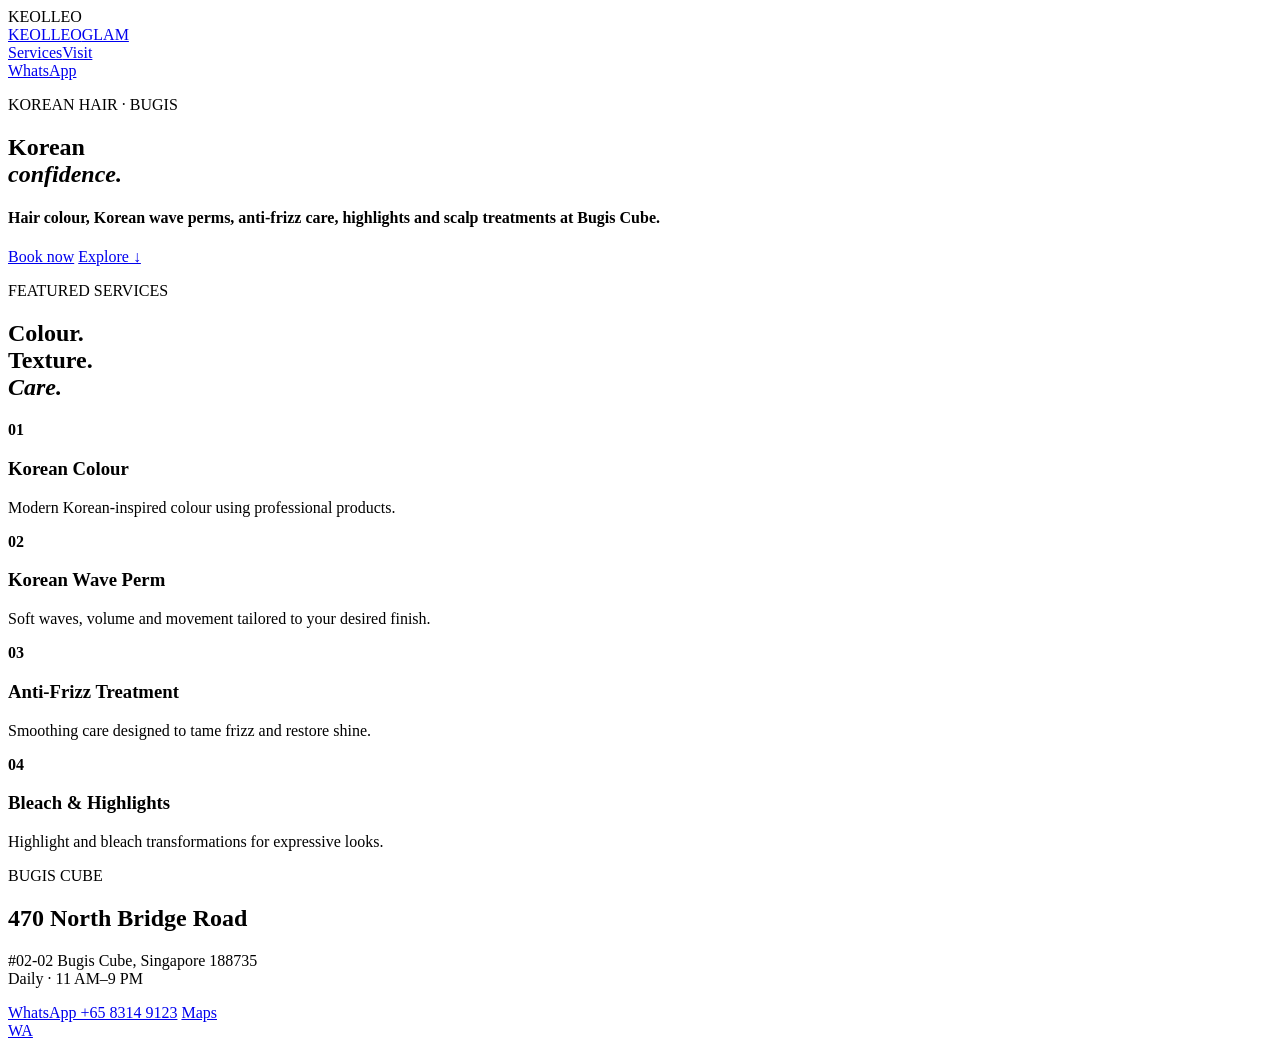
==== index.html @ e2e31582 "Build Salon 5 website — Keolleo Glam" ====
<!doctype html><html><head><meta charset="utf-8"><meta name="viewport" content="width=device-width,initial-scale=1"><title>Keolleo Glam — Singapore</title><link rel="stylesheet" href="style.css"></head><body><div id="loader">KEOLLEO</div><header><a class="logo" href="#home">KEOLLEO<span>GLAM</span></a><nav><a href="#services">Services</a><a href="#visit">Visit</a></nav><a class="cta" href="https://wa.me/6583149123">WhatsApp</a></header><main><section id="home" class="hero"><p>KOREAN HAIR · BUGIS</p><h1>Korean<br><i>confidence.</i></h1><h4>Hair colour, Korean wave perms, anti-frizz care, highlights and scalp treatments at Bugis Cube.</h4><div><a class="cta" href="https://wa.me/6583149123?text=Hi%20Keolleo%20Glam%2C%20I%27d%20like%20to%20book.">Book now</a> <a href="#services">Explore ↓</a></div></section><section id="services"><p>FEATURED SERVICES</p><h2>Colour.<br>Texture.<br><i>Care.</i></h2><div class="grid"><article><b>01</b><h3>Korean Colour</h3><p>Modern Korean-inspired colour using professional products.</p></article><article><b>02</b><h3>Korean Wave Perm</h3><p>Soft waves, volume and movement tailored to your desired finish.</p></article><article><b>03</b><h3>Anti-Frizz Treatment</h3><p>Smoothing care designed to tame frizz and restore shine.</p></article><article><b>04</b><h3>Bleach & Highlights</h3><p>Highlight and bleach transformations for expressive looks.</p></article></div></section><section id="visit"><p>BUGIS CUBE</p><h2>470 North Bridge Road</h2><p>#02-02 Bugis Cube, Singapore 188735<br>Daily · 11 AM–9 PM</p><a class="cta" href="https://wa.me/6583149123">WhatsApp +65 8314 9123</a> <a href="https://www.google.com/maps/search/?api=1&query=470%20North%20Bridge%20Road%20Singapore%20188735">Maps</a></section></main><a class="float" href="https://wa.me/6583149123">WA</a><script src="script.js"></script></body></html>
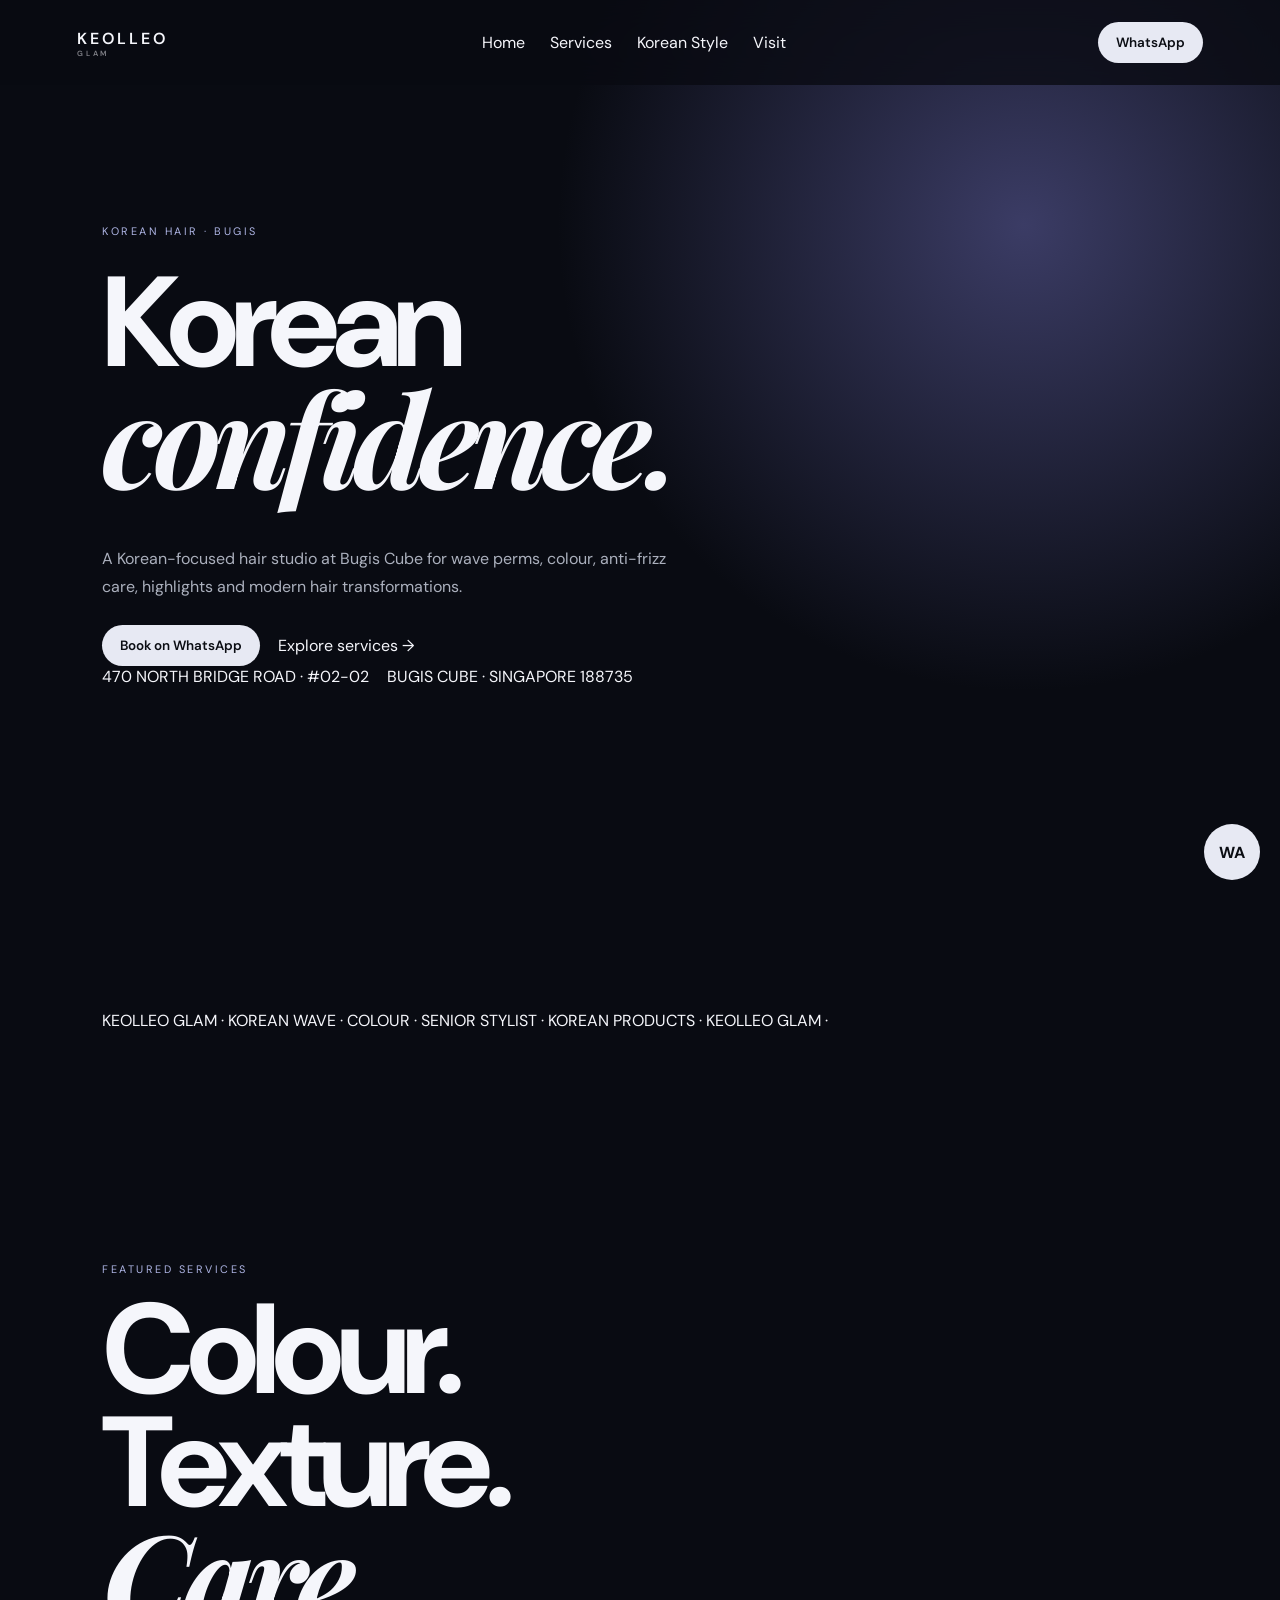
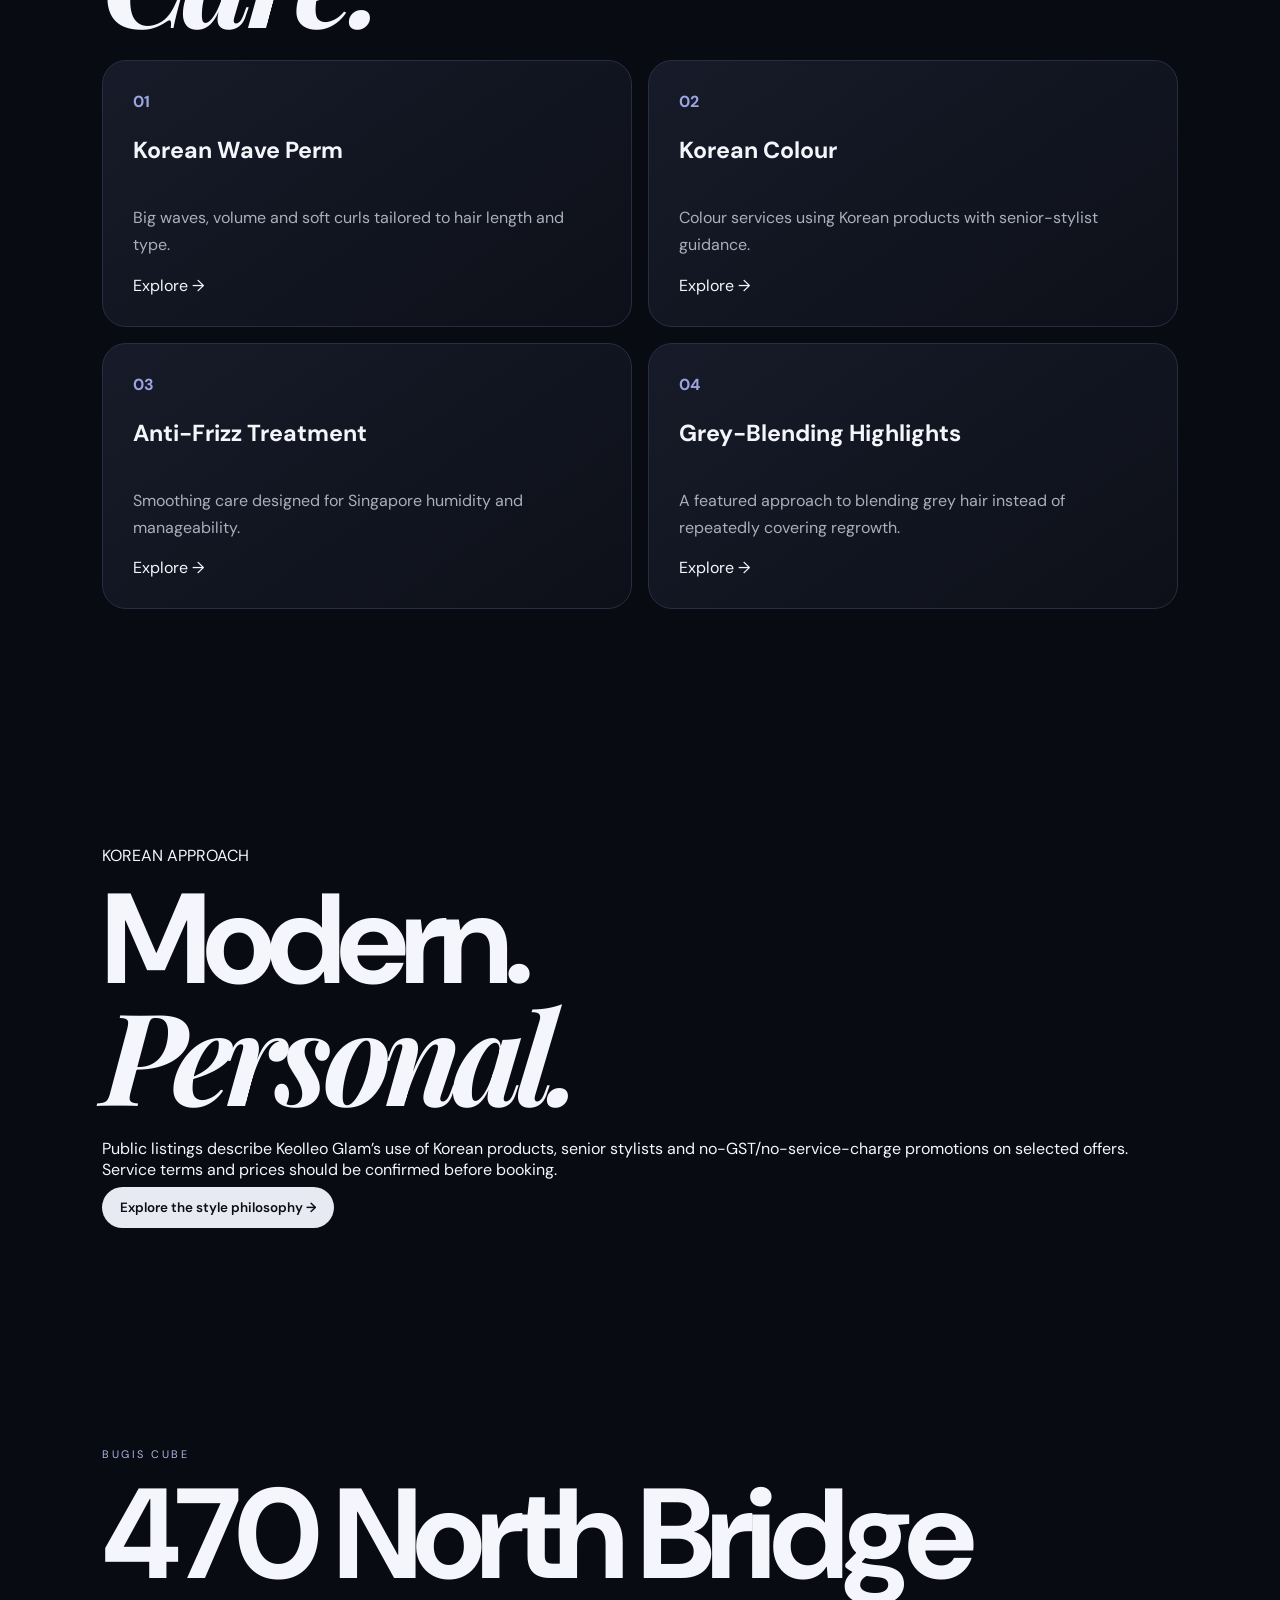
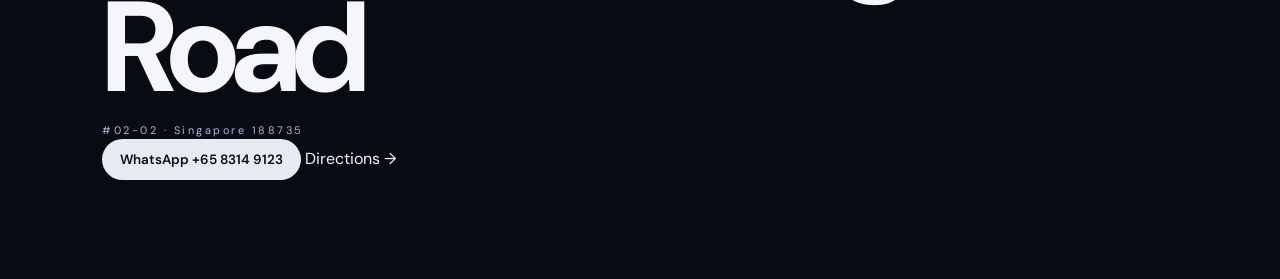
==== commit f3eef241: "Upgrade Salon 5 homepage to multi-page premium experience" ====
--- a/index.html
+++ b/index.html
@@ -1 +1 @@
-<!doctype html><html><head><meta charset="utf-8"><meta name="viewport" content="width=device-width,initial-scale=1"><title>Keolleo Glam — Singapore</title><link rel="stylesheet" href="style.css"></head><body><div id="loader">KEOLLEO</div><header><a class="logo" href="#home">KEOLLEO<span>GLAM</span></a><nav><a href="#services">Services</a><a href="#visit">Visit</a></nav><a class="cta" href="https://wa.me/6583149123">WhatsApp</a></header><main><section id="home" class="hero"><p>KOREAN HAIR · BUGIS</p><h1>Korean<br><i>confidence.</i></h1><h4>Hair colour, Korean wave perms, anti-frizz care, highlights and scalp treatments at Bugis Cube.</h4><div><a class="cta" href="https://wa.me/6583149123?text=Hi%20Keolleo%20Glam%2C%20I%27d%20like%20to%20book.">Book now</a> <a href="#services">Explore ↓</a></div></section><section id="services"><p>FEATURED SERVICES</p><h2>Colour.<br>Texture.<br><i>Care.</i></h2><div class="grid"><article><b>01</b><h3>Korean Colour</h3><p>Modern Korean-inspired colour using professional products.</p></article><article><b>02</b><h3>Korean Wave Perm</h3><p>Soft waves, volume and movement tailored to your desired finish.</p></article><article><b>03</b><h3>Anti-Frizz Treatment</h3><p>Smoothing care designed to tame frizz and restore shine.</p></article><article><b>04</b><h3>Bleach & Highlights</h3><p>Highlight and bleach transformations for expressive looks.</p></article></div></section><section id="visit"><p>BUGIS CUBE</p><h2>470 North Bridge Road</h2><p>#02-02 Bugis Cube, Singapore 188735<br>Daily · 11 AM–9 PM</p><a class="cta" href="https://wa.me/6583149123">WhatsApp +65 8314 9123</a> <a href="https://www.google.com/maps/search/?api=1&query=470%20North%20Bridge%20Road%20Singapore%20188735">Maps</a></section></main><a class="float" href="https://wa.me/6583149123">WA</a><script src="script.js"></script></body></html>+<!doctype html><html lang="en"><head><meta charset="utf-8"><meta name="viewport" content="width=device-width,initial-scale=1"><title>Keolleo Glam — Korean Hair Salon Singapore</title><link rel="stylesheet" href="style.css"><link rel="stylesheet" href="site.css"></head><body><div id="loader">KEOLLEO</div><header><a class="logo" href="index.html">KEOLLEO<span>GLAM</span></a><nav><a href="index.html">Home</a><a href="services.html">Services</a><a href="experience.html">Korean Style</a><a href="contact.html">Visit</a></nav><a class="cta" href="https://wa.me/6583149123">WhatsApp</a></header><main><section class="hero"><div class="orb"></div><p>KOREAN HAIR · BUGIS</p><h1>Korean<br><i>confidence.</i></h1><h4>A Korean-focused hair studio at Bugis Cube for wave perms, colour, anti-frizz care, highlights and modern hair transformations.</h4><div><a class="cta magnetic" href="https://wa.me/6583149123?text=Hi%20Keolleo%20Glam%2C%20I%27d%20like%20to%20book.">Book on WhatsApp</a> <a href="services.html">Explore services →</a></div><div class="hero-meta"><span>470 NORTH BRIDGE ROAD · #02-02</span><span>BUGIS CUBE · SINGAPORE 188735</span></div></section><section class="marquee"><div>KEOLLEO GLAM · KOREAN WAVE · COLOUR · SENIOR STYLIST · KOREAN PRODUCTS · KEOLLEO GLAM ·</div></section><section class="section reveal"><p>FEATURED SERVICES</p><h2>Colour.<br>Texture.<br><i>Care.</i></h2><div class="grid"><article class="tilt"><b>01</b><h3>Korean Wave Perm</h3><p>Big waves, volume and soft curls tailored to hair length and type.</p><a href="services.html#perm">Explore →</a></article><article class="tilt"><b>02</b><h3>Korean Colour</h3><p>Colour services using Korean products with senior-stylist guidance.</p><a href="services.html#colour">Explore →</a></article><article class="tilt"><b>03</b><h3>Anti-Frizz Treatment</h3><p>Smoothing care designed for Singapore humidity and manageability.</p><a href="services.html#care">Explore →</a></article><article class="tilt"><b>04</b><h3>Grey-Blending Highlights</h3><p>A featured approach to blending grey hair instead of repeatedly covering regrowth.</p><a href="services.html#grey">Explore →</a></article></div></section><section class="feature reveal"><div><p>KOREAN APPROACH</p><h2>Modern.<br><i>Personal.</i></h2></div><div><p>Public listings describe Keolleo Glam’s use of Korean products, senior stylists and no-GST/no-service-charge promotions on selected offers. Service terms and prices should be confirmed before booking.</p><a class="cta" href="experience.html">Explore the style philosophy →</a></div></section><section class="visit reveal"><p>BUGIS CUBE</p><h2>470 North Bridge Road</h2><p>#02-02 · Singapore 188735</p><div><a class="cta" href="https://wa.me/6583149123">WhatsApp +65 8314 9123</a> <a href="contact.html">Directions →</a></div></section></main><a class="float" href="https://wa.me/6583149123">WA</a><script src="script.js"></script><script src="site.js"></script></body></html>
--- a/style.css
+++ b/style.css
@@ -0,0 +1 @@
+@import url('https://fonts.googleapis.com/css2?family=DM+Sans:wght@400;600&family=Playfair+Display:ital,wght@0,500;1,500&display=swap');*{box-sizing:border-box}html{scroll-behavior:smooth}body{margin:0;background:#090b12;color:#f5f6fb;font-family:DM Sans,sans-serif}header{position:fixed;z-index:5;width:100%;top:0;padding:22px 6vw;display:flex;justify-content:space-between;align-items:center;background:#090b12c9;backdrop-filter:blur(16px)}a{color:inherit;text-decoration:none}.logo{font-weight:600;letter-spacing:.18em}.logo span{display:block;font-size:.47rem;opacity:.5}nav{display:none;gap:25px}.cta{background:#e7e9f3;color:#0b0d13;padding:12px 18px;border-radius:999px;font-weight:600;font-size:.84rem}.hero{min-height:100svh;padding:150px 8vw;display:flex;flex-direction:column;justify-content:center;background:radial-gradient(circle at 80% 25%,#3b3c65,transparent 38%)}.hero>p,section>p{font-size:.68rem;letter-spacing:.23em;color:#aeb5e4}.hero h1,h2{font-size:clamp(3.3rem,11vw,8rem);line-height:.88;letter-spacing:-.06em;margin:18px 0}.hero i,h2 i{font-family:'Playfair Display',serif}.hero h4{max-width:570px;color:#abb0bd;line-height:1.7;font-weight:400;margin:25px 0}.hero div{display:flex;gap:18px;flex-wrap:wrap;align-items:center}section:not(.hero){padding:110px 8vw}#services{background:#10131d}.grid{display:grid;gap:16px}.grid article{min-height:250px;padding:30px;border:1px solid #282d42;border-radius:24px;background:linear-gradient(145deg,#171b29,#0d1018);display:flex;flex-direction:column;justify-content:space-between;transition:.45s}.grid article:hover{transform:translateY(-8px);border-color:#6e76b2}.grid b{color:#9ca5e1}.grid h3{font-size:1.45rem}.grid p,#visit p{color:#a9afbc;line-height:1.7}#visit{text-align:center;background:radial-gradient(circle at 50% 0,#262a49,#090b12 62%)}#visit h2{font-size:clamp(2.7rem,9vw,6rem)}#visit a{display:inline-block;margin:8px}.float{position:fixed;z-index:6;right:20px;bottom:20px;width:56px;height:56px;border-radius:50%;display:grid;place-items:center;background:#e7e9f3;color:#0b0d13;font-weight:700}#loader{position:fixed;z-index:20;inset:0;display:grid;place-items:center;background:#090b12;letter-spacing:.35em;transition:.8s}@media(min-width:800px){nav{display:flex}.grid{grid-template-columns:repeat(2,1fr)}}
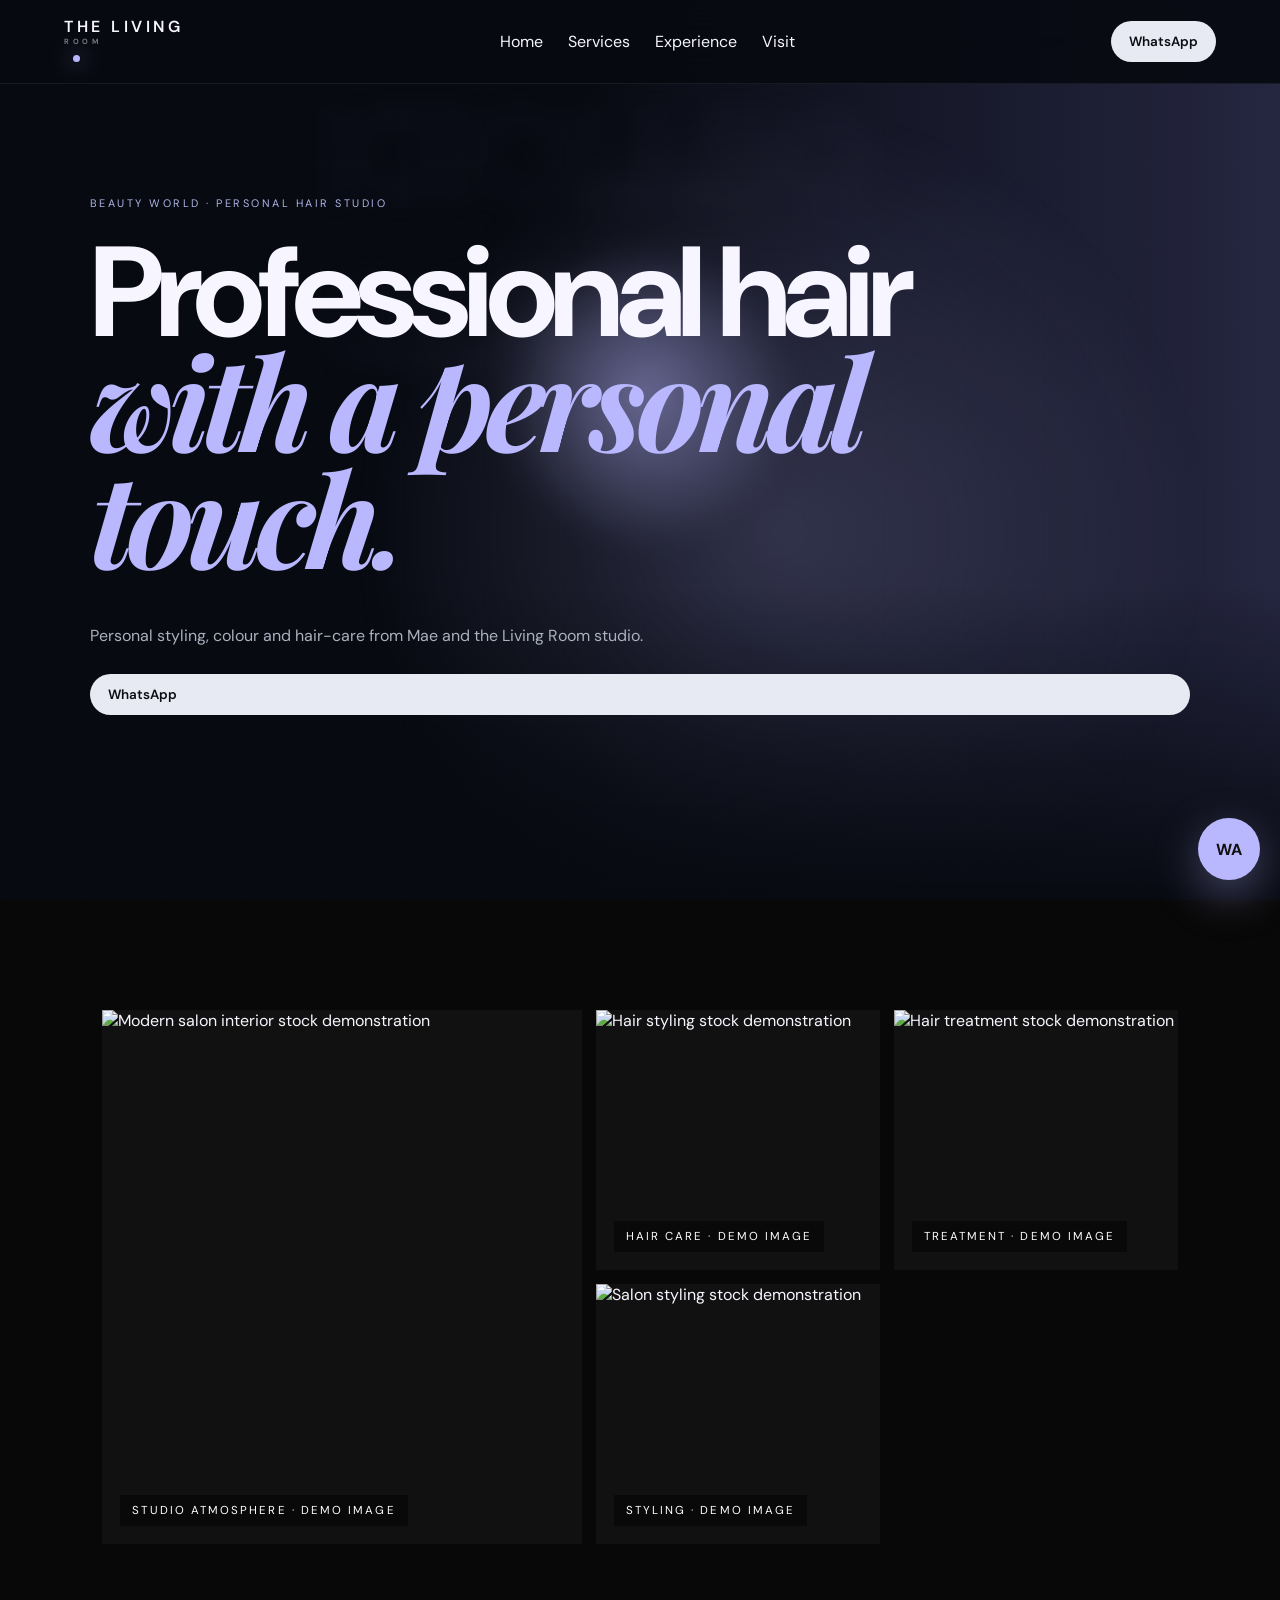
==== commit 94bf6d90: "Replace Salon 5 demo with The Living Room pitch build" ====
--- a/index.html
+++ b/index.html
@@ -1 +1 @@
-<!doctype html><html lang="en"><head><meta charset="utf-8"><meta name="viewport" content="width=device-width,initial-scale=1"><title>Keolleo Glam — Korean Hair Salon Singapore</title><link rel="stylesheet" href="style.css"><link rel="stylesheet" href="site.css"></head><body><div id="loader">KEOLLEO</div><header><a class="logo" href="index.html">KEOLLEO<span>GLAM</span></a><nav><a href="index.html">Home</a><a href="services.html">Services</a><a href="experience.html">Korean Style</a><a href="contact.html">Visit</a></nav><a class="cta" href="https://wa.me/6583149123">WhatsApp</a></header><main><section class="hero"><div class="orb"></div><p>KOREAN HAIR · BUGIS</p><h1>Korean<br><i>confidence.</i></h1><h4>A Korean-focused hair studio at Bugis Cube for wave perms, colour, anti-frizz care, highlights and modern hair transformations.</h4><div><a class="cta magnetic" href="https://wa.me/6583149123?text=Hi%20Keolleo%20Glam%2C%20I%27d%20like%20to%20book.">Book on WhatsApp</a> <a href="services.html">Explore services →</a></div><div class="hero-meta"><span>470 NORTH BRIDGE ROAD · #02-02</span><span>BUGIS CUBE · SINGAPORE 188735</span></div></section><section class="marquee"><div>KEOLLEO GLAM · KOREAN WAVE · COLOUR · SENIOR STYLIST · KOREAN PRODUCTS · KEOLLEO GLAM ·</div></section><section class="section reveal"><p>FEATURED SERVICES</p><h2>Colour.<br>Texture.<br><i>Care.</i></h2><div class="grid"><article class="tilt"><b>01</b><h3>Korean Wave Perm</h3><p>Big waves, volume and soft curls tailored to hair length and type.</p><a href="services.html#perm">Explore →</a></article><article class="tilt"><b>02</b><h3>Korean Colour</h3><p>Colour services using Korean products with senior-stylist guidance.</p><a href="services.html#colour">Explore →</a></article><article class="tilt"><b>03</b><h3>Anti-Frizz Treatment</h3><p>Smoothing care designed for Singapore humidity and manageability.</p><a href="services.html#care">Explore →</a></article><article class="tilt"><b>04</b><h3>Grey-Blending Highlights</h3><p>A featured approach to blending grey hair instead of repeatedly covering regrowth.</p><a href="services.html#grey">Explore →</a></article></div></section><section class="feature reveal"><div><p>KOREAN APPROACH</p><h2>Modern.<br><i>Personal.</i></h2></div><div><p>Public listings describe Keolleo Glam’s use of Korean products, senior stylists and no-GST/no-service-charge promotions on selected offers. Service terms and prices should be confirmed before booking.</p><a class="cta" href="experience.html">Explore the style philosophy →</a></div></section><section class="visit reveal"><p>BUGIS CUBE</p><h2>470 North Bridge Road</h2><p>#02-02 · Singapore 188735</p><div><a class="cta" href="https://wa.me/6583149123">WhatsApp +65 8314 9123</a> <a href="contact.html">Directions →</a></div></section></main><a class="float" href="https://wa.me/6583149123">WA</a><script src="script.js"></script><script src="site.js"></script></body></html>+<!doctype html><html><head><meta charset="utf-8"><meta name="viewport" content="width=device-width,initial-scale=1"><title>The Living Room Hair Studio — Singapore</title><link rel="stylesheet" href="style.css"><link rel="stylesheet" href="site.css"></head><body><div id="loader">THE LIVING ROOM</div><header><a class="logo" href="index.html">THE LIVING<span>ROOM</span></a><nav><a href="index.html">Home</a><a href="services.html">Services</a><a href="experience.html">Experience</a><a href="contact.html">Visit</a></nav><a class="cta" href="https://wa.me/6588680773">WhatsApp</a></header><main><section class="hero"><p>BEAUTY WORLD · PERSONAL HAIR STUDIO</p><h1>Professional hair<br><i>with a personal touch.</i></h1><h4>Personal styling, colour and hair-care from Mae and the Living Room studio.</h4><a class="cta" href="https://wa.me/6588680773?text=Hi%20The%20Living%20Room%20Hair%20Studio%2C%20I%20would%20like%20to%20enquire%20about%20an%20appointment.">WhatsApp</a></section></main><a class="float" href="https://wa.me/6588680773">WA</a><script src="script.js"></script><script src="site.js"></script><script src="pitch-v5-loader.js"></script></body></html>
--- a/site.css
+++ b/site.css
@@ -0,0 +1 @@
+:root{--a:#b9b8ff;--s:#f0efff;--bg:#080a12;--p:#15182a;--ink:#f5f4ff;--line:color-mix(in srgb,var(--a) 25%,transparent)}html{scroll-behavior:smooth}body{background:radial-gradient(circle at 80% 0,color-mix(in srgb,var(--a) 20%,transparent),transparent 35%),var(--bg)!important;color:var(--ink)!important}body:before{content:"";position:fixed;inset:0;pointer-events:none;z-index:1;opacity:.06;background-image:linear-gradient(#fff2 1px,transparent 1px),linear-gradient(90deg,#fff2 1px,transparent 1px);background-size:80px 80px}header{z-index:60!important;border-bottom:1px solid #fff1;padding:16px 5vw!important;transition:.35s}header.scrolled{background:#000c!important;backdrop-filter:blur(22px);box-shadow:0 10px 40px #0006}.logo{letter-spacing:.22em}.logo:after{content:"";display:inline-block;width:7px;height:7px;margin-left:9px;border-radius:50%;background:var(--a);box-shadow:0 0 18px var(--a)}nav a{position:relative}nav a:after{content:"";position:absolute;left:0;right:0;bottom:-7px;height:1px;background:var(--a);transform:scaleX(0);transition:.3s}nav a:hover:after{transform:scaleX(1)}.navcta,.btn{background:var(--s)!important;color:#111!important;box-shadow:0 10px 35px color-mix(in srgb,var(--a) 20%,transparent)!important;transition:.3s}.navcta:hover,.btn:hover{transform:translateY(-3px);box-shadow:0 18px 55px color-mix(in srgb,var(--a) 35%,transparent)!important}.hero{min-height:100svh;padding-top:180px!important;isolation:isolate;overflow:hidden}.hero:before{content:"";position:absolute;width:72vw;height:72vw;right:-30%;top:8%;border-radius:50%;background:radial-gradient(circle at 35% 35%,color-mix(in srgb,var(--a) 48%,transparent),transparent 18%),radial-gradient(circle,color-mix(in srgb,var(--a) 20%,transparent),transparent 65%);filter:blur(12px);animation:hfloat 11s ease-in-out infinite;z-index:-1}.hero:after{content:"";position:absolute;inset:auto 0 0;height:35%;background:linear-gradient(transparent,var(--bg));z-index:-1}.hero h1{font-size:clamp(4rem,12vw,11rem)!important;max-width:1100px}.hero h1 i,.page-hero h1 i{color:var(--a)}.eyebrow{color:var(--a)!important;font-weight:700}.lead{font-size:clamp(1rem,1.5vw,1.25rem)!important;max-width:650px!important}.hero-meta{border-top:1px solid var(--line);padding-top:20px}.marquee{background:var(--p)!important;border-color:var(--line)!important}.marquee div{color:var(--a)!important;font-weight:700}.section{position:relative;background:linear-gradient(var(--bg),var(--p))!important;overflow:hidden}.section:before{content:"01";position:absolute;right:5vw;top:40px;font-size:16vw;font-weight:900;color:transparent;-webkit-text-stroke:1px color-mix(in srgb,var(--a) 18%,transparent)}.cards{grid-template-columns:repeat(3,minmax(0,1fr))!important;gap:20px!important}.cards article{position:relative;min-height:430px!important;overflow:hidden;border:1px solid var(--line)!important;border-radius:30px!important;background:var(--p)!important;box-shadow:0 20px 70px #0005;transition:.55s}.cards article:before{content:"";position:absolute;inset:0;background-size:cover;background-position:center;opacity:.32;transition:.8s}.cards article:nth-child(1):before{background-image:url('https://images.unsplash.com/photo-1522337360788-8b13dee7a37e?auto=format&fit=crop&w=1200&q=85')}.cards article:nth-child(2):before{background-image:url('https://images.unsplash.com/photo-1560066984-138dadb4c035?auto=format&fit=crop&w=1200&q=85')}.cards article:nth-child(3):before{background-image:url('https://images.unsplash.com/photo-1521590832167-7bcbfaa6381f?auto=format&fit=crop&w=1200&q=85')}.cards article:after{content:"";position:absolute;inset:0;background:linear-gradient(180deg,transparent 10%,var(--p) 78%)}.cards article>*{position:relative;z-index:2}.cards article:hover{transform:translateY(-12px);border-color:color-mix(in srgb,var(--a) 65%,transparent)!important;box-shadow:0 35px 95px #0008}.cards article:hover:before{transform:scale(1.08);opacity:.5}.cards h3{font-size:clamp(1.5rem,2vw,2rem)!important}.cards a{color:var(--a)!important;font-weight:700}.feature{position:relative;overflow:hidden;background:radial-gradient(circle at 85% 30%,color-mix(in srgb,var(--a) 25%,transparent),transparent 38%),var(--p)!important;border-block:1px solid var(--line);min-height:520px}.feature:before{content:"";position:absolute;right:-10vw;top:-15vw;width:48vw;height:48vw;border:1px solid color-mix(in srgb,var(--a) 35%,transparent);border-radius:50%;animation:spin 30s linear infinite}.visit{position:relative;overflow:hidden;background:linear-gradient(135deg,var(--p),var(--bg))!important;border-top:1px solid var(--line)}.visit:before{content:"";position:absolute;width:320px;height:320px;right:-100px;bottom:-120px;border-radius:50%;background:var(--a);filter:blur(120px);opacity:.16}.page{padding-top:170px!important}.page-hero{position:relative;max-width:1050px}.page-hero:after{content:"";position:absolute;right:-5vw;top:0;width:180px;height:180px;border:1px solid var(--line);border-radius:50%}.page-hero h1{font-size:clamp(4rem,12vw,10rem)!important}.service-list{max-width:1200px!important}.service-row{position:relative;padding:42px 0!important;border-color:var(--line)!important;transition:.4s}.service-row:before{content:"";position:absolute;inset:0 -5vw;background:linear-gradient(90deg,color-mix(in srgb,var(--a) 9%,transparent),transparent 65%);opacity:0;transition:.35s;pointer-events:none}.service-row:hover{padding-left:20px!important}.service-row:hover:before{opacity:1}.service-row h2{font-size:clamp(2rem,4vw,4rem)!important}.service-row strong{color:var(--a);font-size:.7rem;letter-spacing:.16em;text-transform:uppercase}.contact-grid{gap:18px!important}.contact-card{position:relative;min-height:240px;padding:34px!important;border-color:var(--line)!important;background:linear-gradient(145deg,var(--p),#0006)!important;border-radius:28px!important;overflow:hidden;transition:.4s}.contact-card:hover{transform:translateY(-7px);border-color:color-mix(in srgb,var(--a) 60%,transparent)!important}.big-link{color:var(--ink);text-decoration:none}.big-link:hover{color:var(--a)}.page-nav a{border-color:var(--line)!important;transition:.3s}.page-nav a:hover{background:var(--s)!important;color:#111!important;transform:translateY(-3px)}.map-block iframe{filter:saturate(.75) contrast(1.05);border-color:var(--line)!important;box-shadow:0 25px 80px #0006}.float{width:62px!important;height:62px!important;background:var(--a)!important;color:#111!important;box-shadow:0 15px 45px color-mix(in srgb,var(--a) 35%,transparent)!important}.float:hover{transform:scale(1.08)}#loader{background:var(--bg)!important;z-index:200!important}#loader:before{content:"";position:absolute;width:45vw;height:45vw;border:1px solid color-mix(in srgb,var(--a) 45%,transparent);border-radius:50%;animation:pulse 2.2s ease-in-out infinite}#loader .loader-mark{position:relative;display:grid;place-items:center;text-align:center;gap:12px}#loader strong{font-size:clamp(2.4rem,8vw,7rem)!important;color:var(--ink)}#loader span{color:var(--a)!important}#loader.is-hidden{opacity:0;pointer-events:none}body.is-loading{overflow:hidden!important}.reveal{opacity:0;transform:translateY(50px) scale(.98)!important;transition:.9s cubic-bezier(.2,.75,.2,1)!important}.reveal.visible{opacity:1;transform:none!important}#scroll-progress{position:fixed;z-index:150;top:0;left:0;height:2px;width:0;background:var(--a);box-shadow:0 0 16px var(--a)}@keyframes hfloat{50%{transform:translate3d(-30px,25px,0) scale(1.08)}}@keyframes spin{to{transform:rotate(360deg)}}@keyframes pulse{50%{transform:scale(1.08);opacity:.35}}@media(min-width:800px){.hero{padding-left:10vw!important;padding-right:8vw!important}.section,.feature,.visit{padding-left:10vw!important;padding-right:10vw!important}.service-row{grid-template-columns:70px 1fr 150px!important}.contact-grid{grid-template-columns:repeat(2,minmax(0,1fr))!important}}@media(max-width:799px){header{padding-left:18px!important;padding-right:18px!important}header nav{display:flex!important;position:fixed;left:10px;right:10px;bottom:10px;z-index:90;padding:9px 8px;background:#080808e8;backdrop-filter:blur(22px);border:1px solid var(--line);border-radius:18px;justify-content:space-around;gap:4px;box-shadow:0 15px 50px #0008}header nav a{font-size:.65rem;padding:8px 7px}header .navcta,header .cta{padding:10px 12px;font-size:.7rem}.hero{padding-left:6vw!important;padding-right:6vw!important}.hero h1{font-size:clamp(3.3rem,17vw,6rem)!important}.cards{grid-template-columns:1fr!important}.cards article{min-height:390px!important}.section,.feature,.visit{padding:90px 6vw!important}.page{padding:130px 6vw 110px!important}.page-hero h1{font-size:clamp(3.4rem,17vw,6.5rem)!important}.service-row{grid-template-columns:34px 1fr!important}.service-row strong{grid-column:2;margin-top:10px}.contact-grid{grid-template-columns:1fr!important}.map-block iframe{height:72vw!important;min-height:300px}.float{bottom:78px!important;right:16px!important}.hero:before{width:110vw;height:110vw;right:-50%;top:20%}}
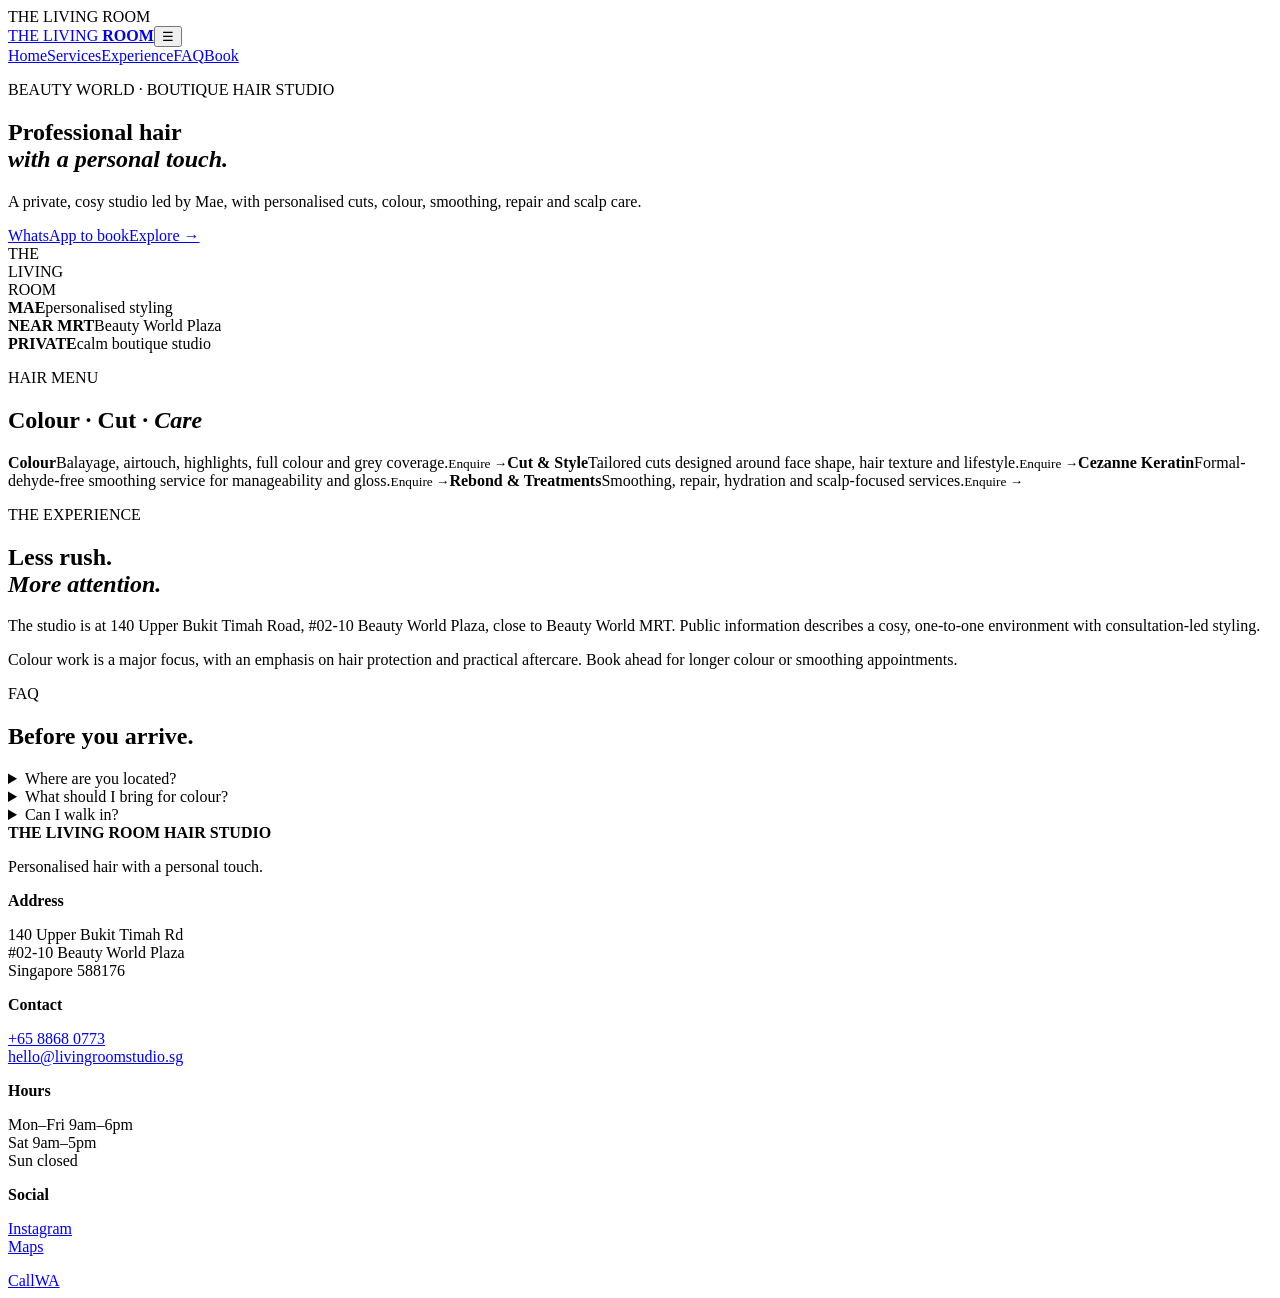
==== commit 2b7f7087: "Rebuild The Living Room Hair Studio website" ====
--- a/index.html
+++ b/index.html
@@ -1 +1 @@
-<!doctype html><html><head><meta charset="utf-8"><meta name="viewport" content="width=device-width,initial-scale=1"><title>The Living Room Hair Studio — Singapore</title><link rel="stylesheet" href="style.css"><link rel="stylesheet" href="site.css"></head><body><div id="loader">THE LIVING ROOM</div><header><a class="logo" href="index.html">THE LIVING<span>ROOM</span></a><nav><a href="index.html">Home</a><a href="services.html">Services</a><a href="experience.html">Experience</a><a href="contact.html">Visit</a></nav><a class="cta" href="https://wa.me/6588680773">WhatsApp</a></header><main><section class="hero"><p>BEAUTY WORLD · PERSONAL HAIR STUDIO</p><h1>Professional hair<br><i>with a personal touch.</i></h1><h4>Personal styling, colour and hair-care from Mae and the Living Room studio.</h4><a class="cta" href="https://wa.me/6588680773?text=Hi%20The%20Living%20Room%20Hair%20Studio%2C%20I%20would%20like%20to%20enquire%20about%20an%20appointment.">WhatsApp</a></section></main><a class="float" href="https://wa.me/6588680773">WA</a><script src="script.js"></script><script src="site.js"></script><script src="pitch-v5-loader.js"></script></body></html>+<!doctype html><html lang="en"><head><meta charset="utf-8"><meta name="viewport" content="width=device-width,initial-scale=1"><meta name="description" content="The Living Room Hair Studio — personalised boutique hair studio at Beauty World Plaza, Singapore."><title>The Living Room Hair Studio | Beauty World</title><link rel="stylesheet" href="https://raw.githubusercontent.com/my-business-page/Salon-1/main/premium.css"></head><body><div class="loader"><span>THE LIVING ROOM</span></div><header class="site-header"><a class="brand" href="#home">THE LIVING <b>ROOM</b></a><button class="menu">☰</button><nav><a href="#home">Home</a><a href="#services">Services</a><a href="#experience">Experience</a><a href="#faq">FAQ</a><a class="nav-cta" href="https://wa.me/6588680773">Book</a></nav></header><main id="home"><section class="hero"><div><p class="eyebrow">BEAUTY WORLD · BOUTIQUE HAIR STUDIO</p><h1>Professional hair<br><em>with a personal touch.</em></h1><p class="lead">A private, cosy studio led by Mae, with personalised cuts, colour, smoothing, repair and scalp care.</p><div class="actions"><a class="btn" href="https://wa.me/6588680773?text=Hi%20The%20Living%20Room%20Hair%20Studio%2C%20I%20would%20like%20to%20book.">WhatsApp to book</a><a class="text-link" href="#services">Explore →</a></div></div><div class="orb"><span>THE<br>LIVING<br>ROOM</span></div></section><section class="trust"><div><b>MAE</b><span>personalised styling</span></div><div><b>NEAR MRT</b><span>Beauty World Plaza</span></div><div><b>PRIVATE</b><span>calm boutique studio</span></div></section><section class="section" id="services"><p class="eyebrow">HAIR MENU</p><h2>Colour · Cut · <em>Care</em></h2><div class="cards"><a><b>Colour</b><span>Balayage, airtouch, highlights, full colour and grey coverage.</span><small>Enquire →</small></a><a><b>Cut & Style</b><span>Tailored cuts designed around face shape, hair texture and lifestyle.</span><small>Enquire →</small></a><a><b>Cezanne Keratin</b><span>Formal­dehyde-free smoothing service for manageability and gloss.</span><small>Enquire →</small></a><a><b>Rebond & Treatments</b><span>Smoothing, repair, hydration and scalp-focused services.</span><small>Enquire →</small></a></div></section><section class="split" id="experience"><div><p class="eyebrow">THE EXPERIENCE</p><h2>Less rush.<br><em>More attention.</em></h2></div><div><p>The studio is at 140 Upper Bukit Timah Road, #02-10 Beauty World Plaza, close to Beauty World MRT. Public information describes a cosy, one-to-one environment with consultation-led styling.</p><p>Colour work is a major focus, with an emphasis on hair protection and practical aftercare. Book ahead for longer colour or smoothing appointments.</p></div></section><section class="section faq" id="faq"><p class="eyebrow">FAQ</p><h2>Before you arrive.</h2><details><summary>Where are you located?</summary><p>140 Upper Bukit Timah Road, #02-10 Beauty World Plaza, Singapore 588176, near Beauty World MRT Exit A.</p></details><details><summary>What should I bring for colour?</summary><p>Reference photos and your hair history, especially previous bleach, colour or chemical services.</p></details><details><summary>Can I walk in?</summary><p>Advance booking is recommended for this boutique, appointment-led studio.</p></details></section></main><footer><div><strong>THE LIVING ROOM HAIR STUDIO</strong><p>Personalised hair with a personal touch.</p></div><div><b>Address</b><p>140 Upper Bukit Timah Rd<br>#02-10 Beauty World Plaza<br>Singapore 588176</p></div><div><b>Contact</b><p><a href="tel:+6588680773">+65 8868 0773</a><br><a href="mailto:hello@livingroomstudio.sg">hello@livingroomstudio.sg</a></p></div><div><b>Hours</b><p>Mon–Fri 9am–6pm<br>Sat 9am–5pm<br>Sun closed</p></div><div><b>Social</b><p><a href="https://www.instagram.com/livingroomhairstudio">Instagram</a><br><a href="https://www.google.com/maps/search/?api=1&query=140+Upper+Bukit+Timah+Road+Singapore+588176">Maps</a></p></div></footer><div class="float"><a href="tel:+6588680773">Call</a><a href="https://wa.me/6588680773">WA</a></div><script src="https://raw.githubusercontent.com/my-business-page/Salon-1/main/premium.js"></script></body></html>
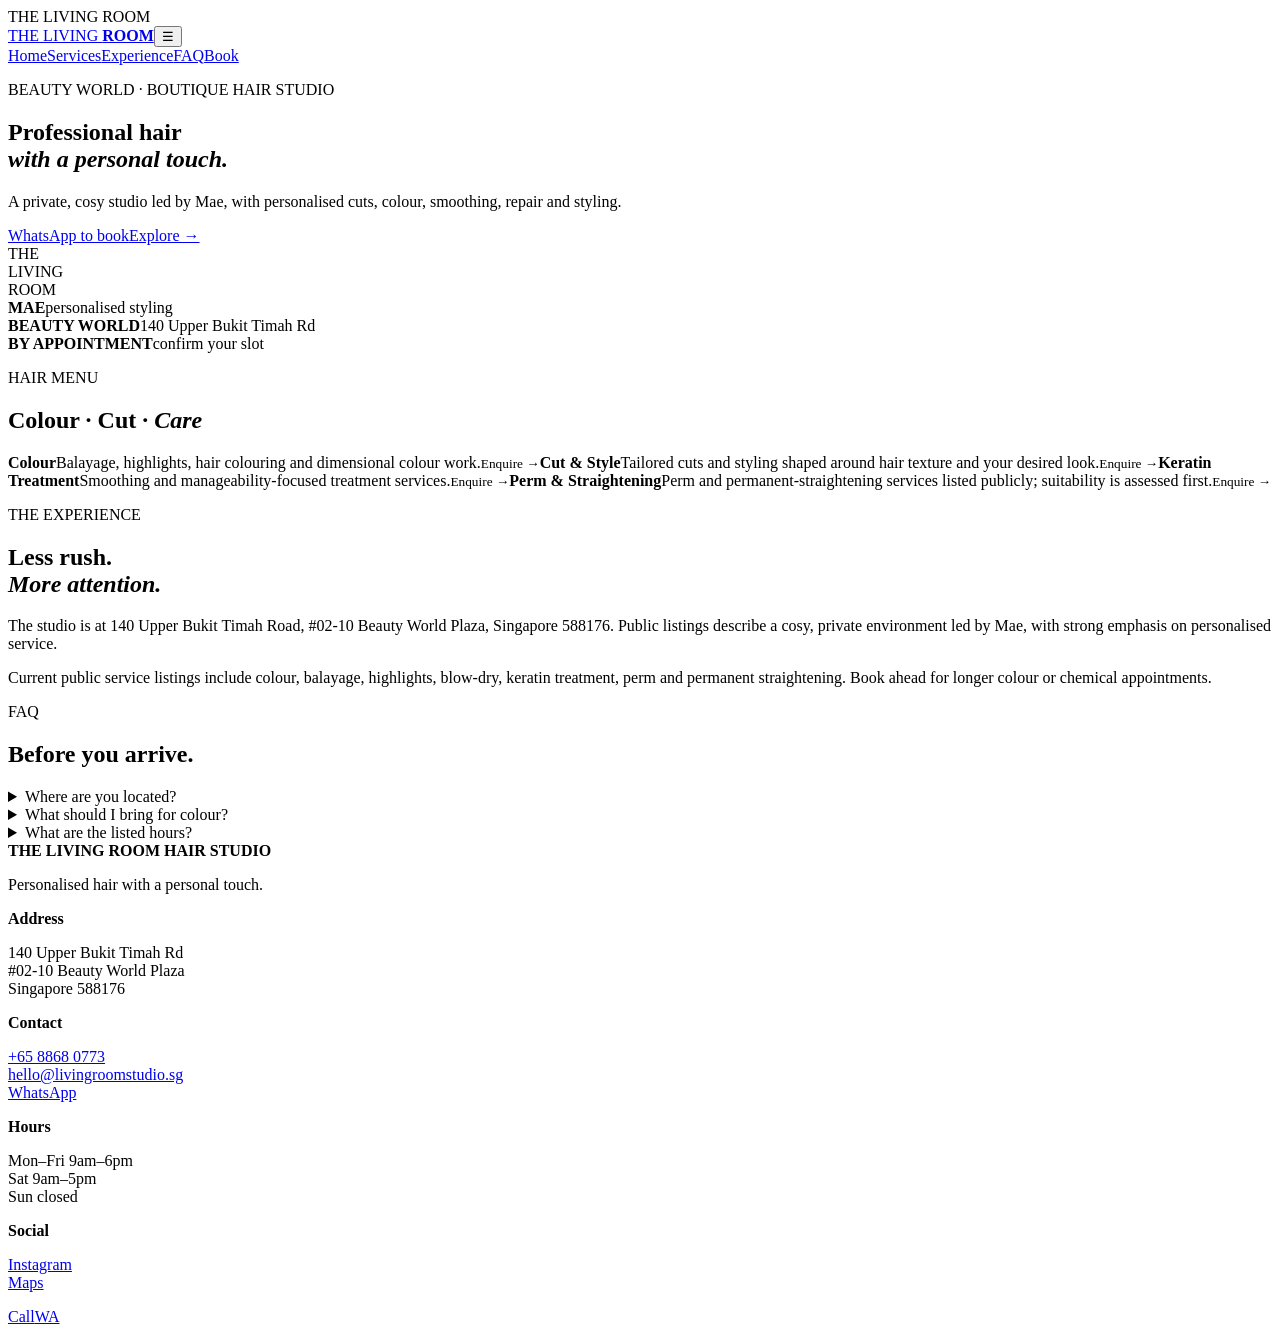
==== commit 446759c0: "Final factual and UX refinement for The Living Room" ====
--- a/index.html
+++ b/index.html
@@ -1 +1 @@
-<!doctype html><html lang="en"><head><meta charset="utf-8"><meta name="viewport" content="width=device-width,initial-scale=1"><meta name="description" content="The Living Room Hair Studio — personalised boutique hair studio at Beauty World Plaza, Singapore."><title>The Living Room Hair Studio | Beauty World</title><link rel="stylesheet" href="https://raw.githubusercontent.com/my-business-page/Salon-1/main/premium.css"></head><body><div class="loader"><span>THE LIVING ROOM</span></div><header class="site-header"><a class="brand" href="#home">THE LIVING <b>ROOM</b></a><button class="menu">☰</button><nav><a href="#home">Home</a><a href="#services">Services</a><a href="#experience">Experience</a><a href="#faq">FAQ</a><a class="nav-cta" href="https://wa.me/6588680773">Book</a></nav></header><main id="home"><section class="hero"><div><p class="eyebrow">BEAUTY WORLD · BOUTIQUE HAIR STUDIO</p><h1>Professional hair<br><em>with a personal touch.</em></h1><p class="lead">A private, cosy studio led by Mae, with personalised cuts, colour, smoothing, repair and scalp care.</p><div class="actions"><a class="btn" href="https://wa.me/6588680773?text=Hi%20The%20Living%20Room%20Hair%20Studio%2C%20I%20would%20like%20to%20book.">WhatsApp to book</a><a class="text-link" href="#services">Explore →</a></div></div><div class="orb"><span>THE<br>LIVING<br>ROOM</span></div></section><section class="trust"><div><b>MAE</b><span>personalised styling</span></div><div><b>NEAR MRT</b><span>Beauty World Plaza</span></div><div><b>PRIVATE</b><span>calm boutique studio</span></div></section><section class="section" id="services"><p class="eyebrow">HAIR MENU</p><h2>Colour · Cut · <em>Care</em></h2><div class="cards"><a><b>Colour</b><span>Balayage, airtouch, highlights, full colour and grey coverage.</span><small>Enquire →</small></a><a><b>Cut & Style</b><span>Tailored cuts designed around face shape, hair texture and lifestyle.</span><small>Enquire →</small></a><a><b>Cezanne Keratin</b><span>Formal­dehyde-free smoothing service for manageability and gloss.</span><small>Enquire →</small></a><a><b>Rebond & Treatments</b><span>Smoothing, repair, hydration and scalp-focused services.</span><small>Enquire →</small></a></div></section><section class="split" id="experience"><div><p class="eyebrow">THE EXPERIENCE</p><h2>Less rush.<br><em>More attention.</em></h2></div><div><p>The studio is at 140 Upper Bukit Timah Road, #02-10 Beauty World Plaza, close to Beauty World MRT. Public information describes a cosy, one-to-one environment with consultation-led styling.</p><p>Colour work is a major focus, with an emphasis on hair protection and practical aftercare. Book ahead for longer colour or smoothing appointments.</p></div></section><section class="section faq" id="faq"><p class="eyebrow">FAQ</p><h2>Before you arrive.</h2><details><summary>Where are you located?</summary><p>140 Upper Bukit Timah Road, #02-10 Beauty World Plaza, Singapore 588176, near Beauty World MRT Exit A.</p></details><details><summary>What should I bring for colour?</summary><p>Reference photos and your hair history, especially previous bleach, colour or chemical services.</p></details><details><summary>Can I walk in?</summary><p>Advance booking is recommended for this boutique, appointment-led studio.</p></details></section></main><footer><div><strong>THE LIVING ROOM HAIR STUDIO</strong><p>Personalised hair with a personal touch.</p></div><div><b>Address</b><p>140 Upper Bukit Timah Rd<br>#02-10 Beauty World Plaza<br>Singapore 588176</p></div><div><b>Contact</b><p><a href="tel:+6588680773">+65 8868 0773</a><br><a href="mailto:hello@livingroomstudio.sg">hello@livingroomstudio.sg</a></p></div><div><b>Hours</b><p>Mon–Fri 9am–6pm<br>Sat 9am–5pm<br>Sun closed</p></div><div><b>Social</b><p><a href="https://www.instagram.com/livingroomhairstudio">Instagram</a><br><a href="https://www.google.com/maps/search/?api=1&query=140+Upper+Bukit+Timah+Road+Singapore+588176">Maps</a></p></div></footer><div class="float"><a href="tel:+6588680773">Call</a><a href="https://wa.me/6588680773">WA</a></div><script src="https://raw.githubusercontent.com/my-business-page/Salon-1/main/premium.js"></script></body></html>+<!doctype html><html lang="en"><head><meta charset="utf-8"><meta name="viewport" content="width=device-width,initial-scale=1"><meta name="description" content="The Living Room Hair Studio — personalised boutique hair studio at Beauty World Plaza, Singapore."><title>The Living Room Hair Studio | Beauty World</title><link rel="stylesheet" href="https://raw.githubusercontent.com/my-business-page/Salon-1/main/premium.css"></head><body><div class="loader"><span>THE LIVING ROOM</span></div><header class="site-header"><a class="brand" href="#home">THE LIVING <b>ROOM</b></a><button class="menu" aria-label="Open navigation" aria-expanded="false">☰</button><nav><a href="#home">Home</a><a href="#services">Services</a><a href="#experience">Experience</a><a href="#faq">FAQ</a><a class="nav-cta" href="https://wa.me/6588680773">Book</a></nav></header><main id="home"><section class="hero"><div><p class="eyebrow">BEAUTY WORLD · BOUTIQUE HAIR STUDIO</p><h1>Professional hair<br><em>with a personal touch.</em></h1><p class="lead">A private, cosy studio led by Mae, with personalised cuts, colour, smoothing, repair and styling.</p><div class="actions"><a class="btn" href="https://wa.me/6588680773?text=Hi%20The%20Living%20Room%20Hair%20Studio%2C%20I%20would%20like%20to%20book.">WhatsApp to book</a><a class="text-link" href="#services">Explore →</a></div></div><div class="orb"><span>THE<br>LIVING<br>ROOM</span></div></section><section class="trust"><div><b>MAE</b><span>personalised styling</span></div><div><b>BEAUTY WORLD</b><span>140 Upper Bukit Timah Rd</span></div><div><b>BY APPOINTMENT</b><span>confirm your slot</span></div></section><section class="section" id="services"><p class="eyebrow">HAIR MENU</p><h2>Colour · Cut · <em>Care</em></h2><div class="cards"><a><b>Colour</b><span>Balayage, highlights, hair colouring and dimensional colour work.</span><small>Enquire →</small></a><a><b>Cut & Style</b><span>Tailored cuts and styling shaped around hair texture and your desired look.</span><small>Enquire →</small></a><a><b>Keratin Treatment</b><span>Smoothing and manageability-focused treatment services.</span><small>Enquire →</small></a><a><b>Perm & Straightening</b><span>Perm and permanent-straightening services listed publicly; suitability is assessed first.</span><small>Enquire →</small></a></div></section><section class="split" id="experience"><div><p class="eyebrow">THE EXPERIENCE</p><h2>Less rush.<br><em>More attention.</em></h2></div><div><p>The studio is at 140 Upper Bukit Timah Road, #02-10 Beauty World Plaza, Singapore 588176. Public listings describe a cosy, private environment led by Mae, with strong emphasis on personalised service.</p><p>Current public service listings include colour, balayage, highlights, blow-dry, keratin treatment, perm and permanent straightening. Book ahead for longer colour or chemical appointments.</p></div></section><section class="section faq" id="faq"><p class="eyebrow">FAQ</p><h2>Before you arrive.</h2><details><summary>Where are you located?</summary><p>140 Upper Bukit Timah Road, #02-10 Beauty World Plaza, Singapore 588176.</p></details><details><summary>What should I bring for colour?</summary><p>Reference photos and your hair history, especially previous bleach, colour or chemical services.</p></details><details><summary>What are the listed hours?</summary><p>Public directory listings currently show Mon–Fri 9am–6pm, Saturday 9am–5pm and Sunday closed. Confirm your appointment time directly.</p></details></section></main><footer><div><strong>THE LIVING ROOM HAIR STUDIO</strong><p>Personalised hair with a personal touch.</p></div><div><b>Address</b><p>140 Upper Bukit Timah Rd<br>#02-10 Beauty World Plaza<br>Singapore 588176</p></div><div><b>Contact</b><p><a href="tel:+6588680773">+65 8868 0773</a><br><a href="mailto:hello@livingroomstudio.sg">hello@livingroomstudio.sg</a><br><a href="https://wa.me/6588680773">WhatsApp</a></p></div><div><b>Hours</b><p>Mon–Fri 9am–6pm<br>Sat 9am–5pm<br>Sun closed</p></div><div><b>Social</b><p><a href="https://www.instagram.com/livingroomhairstudio">Instagram</a><br><a href="https://www.google.com/maps/search/?api=1&query=140+Upper+Bukit+Timah+Road+Singapore+588176">Maps</a></p></div></footer><div class="float"><a href="tel:+6588680773">Call</a><a href="https://wa.me/6588680773">WA</a></div><script src="https://raw.githubusercontent.com/my-business-page/Salon-1/main/premium.js"></script></body></html>
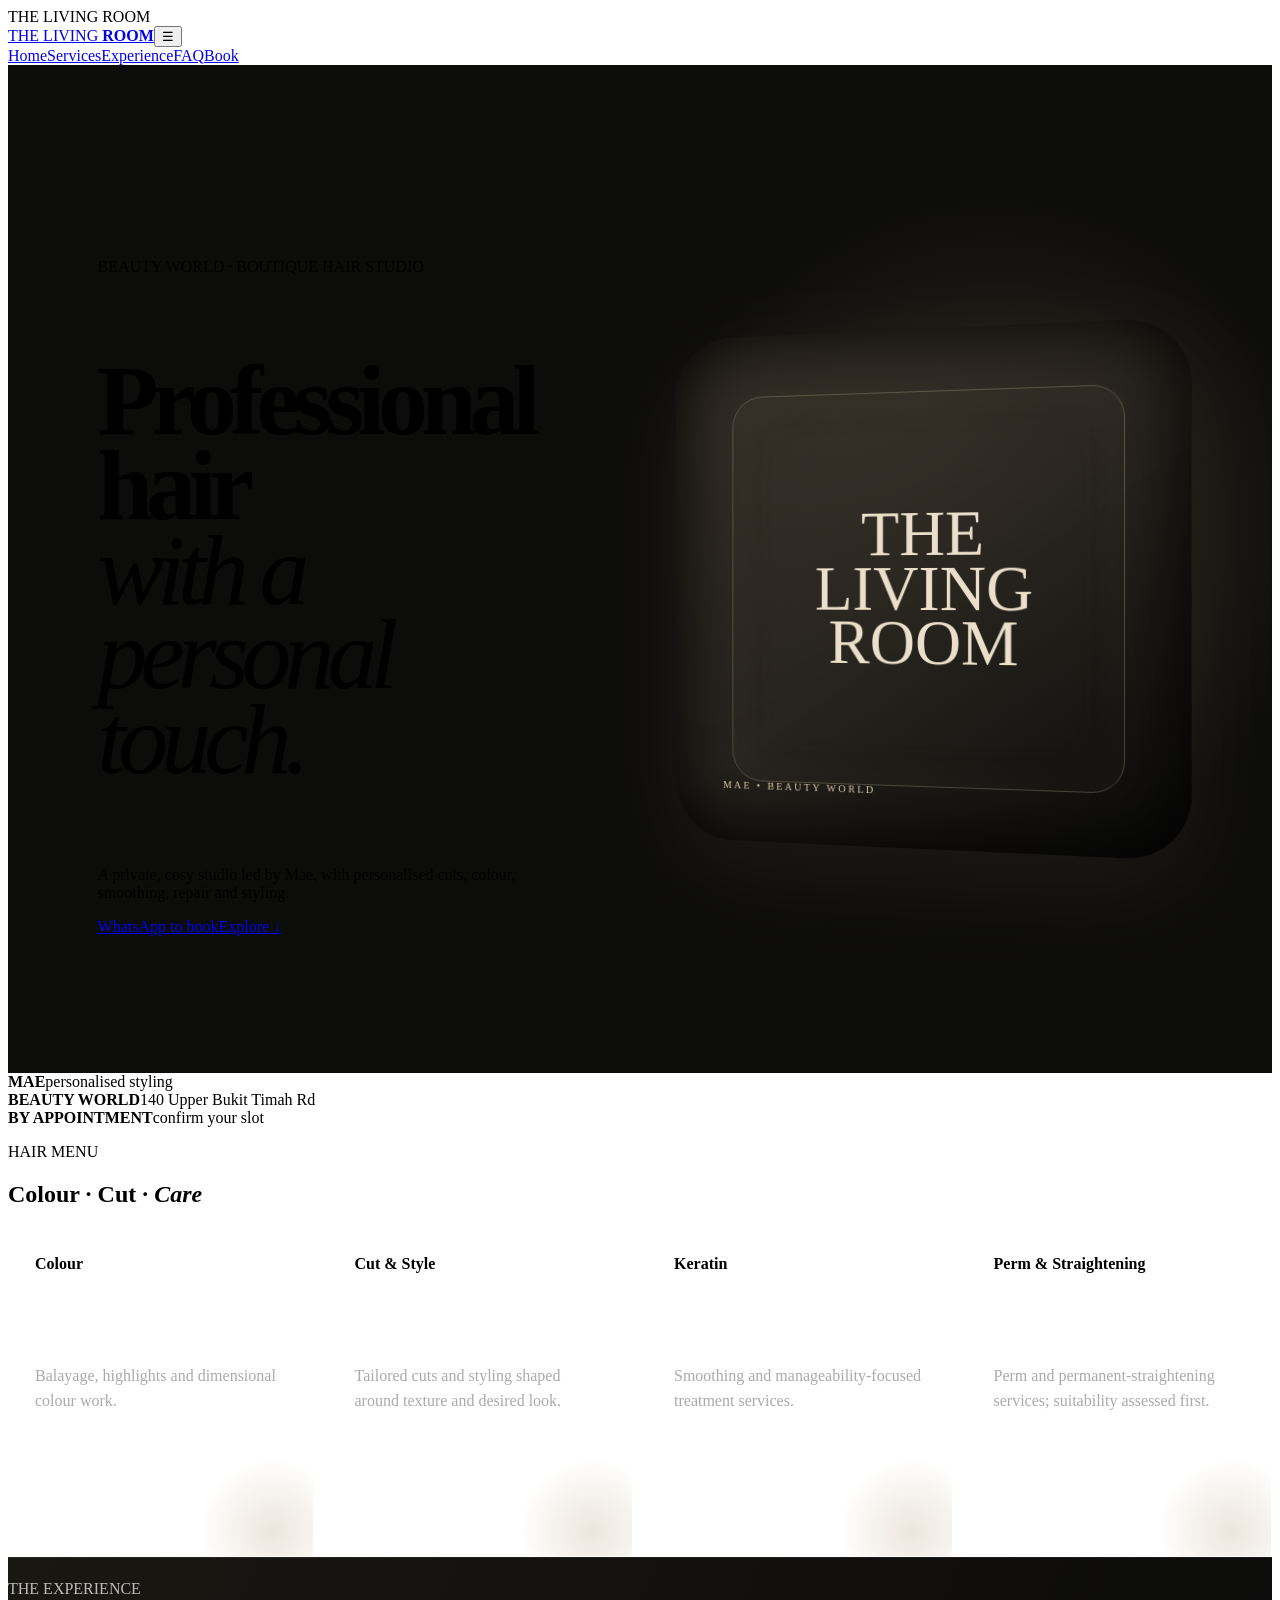
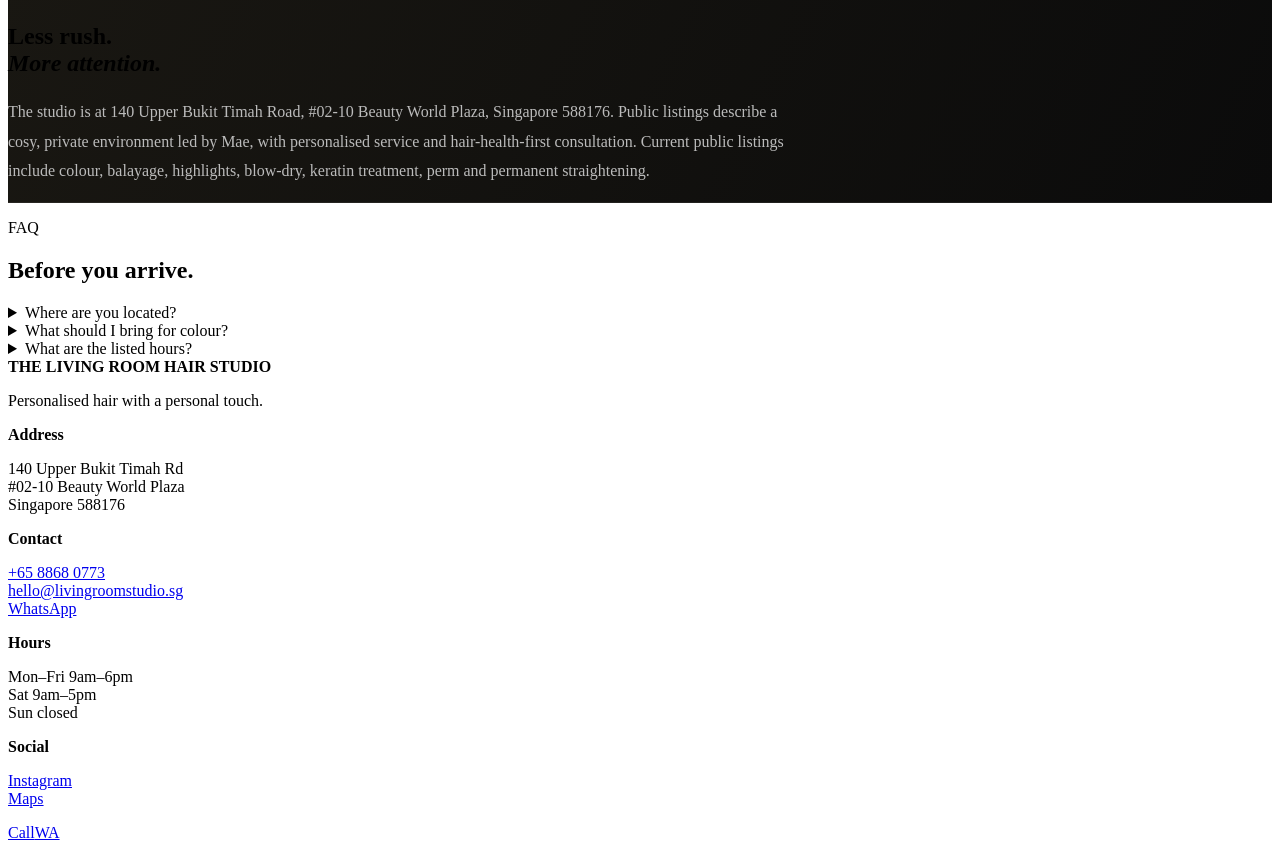
==== commit ee13bb90: "Rebuild Living Room homepage with boutique visuals and responsive scroll effects" ====
--- a/index.html
+++ b/index.html
@@ -1 +1 @@
-<!doctype html><html lang="en"><head><meta charset="utf-8"><meta name="viewport" content="width=device-width,initial-scale=1"><meta name="description" content="The Living Room Hair Studio — personalised boutique hair studio at Beauty World Plaza, Singapore."><title>The Living Room Hair Studio | Beauty World</title><link rel="stylesheet" href="https://raw.githubusercontent.com/my-business-page/Salon-1/main/premium.css"></head><body><div class="loader"><span>THE LIVING ROOM</span></div><header class="site-header"><a class="brand" href="#home">THE LIVING <b>ROOM</b></a><button class="menu" aria-label="Open navigation" aria-expanded="false">☰</button><nav><a href="#home">Home</a><a href="#services">Services</a><a href="#experience">Experience</a><a href="#faq">FAQ</a><a class="nav-cta" href="https://wa.me/6588680773">Book</a></nav></header><main id="home"><section class="hero"><div><p class="eyebrow">BEAUTY WORLD · BOUTIQUE HAIR STUDIO</p><h1>Professional hair<br><em>with a personal touch.</em></h1><p class="lead">A private, cosy studio led by Mae, with personalised cuts, colour, smoothing, repair and styling.</p><div class="actions"><a class="btn" href="https://wa.me/6588680773?text=Hi%20The%20Living%20Room%20Hair%20Studio%2C%20I%20would%20like%20to%20book.">WhatsApp to book</a><a class="text-link" href="#services">Explore →</a></div></div><div class="orb"><span>THE<br>LIVING<br>ROOM</span></div></section><section class="trust"><div><b>MAE</b><span>personalised styling</span></div><div><b>BEAUTY WORLD</b><span>140 Upper Bukit Timah Rd</span></div><div><b>BY APPOINTMENT</b><span>confirm your slot</span></div></section><section class="section" id="services"><p class="eyebrow">HAIR MENU</p><h2>Colour · Cut · <em>Care</em></h2><div class="cards"><a><b>Colour</b><span>Balayage, highlights, hair colouring and dimensional colour work.</span><small>Enquire →</small></a><a><b>Cut & Style</b><span>Tailored cuts and styling shaped around hair texture and your desired look.</span><small>Enquire →</small></a><a><b>Keratin Treatment</b><span>Smoothing and manageability-focused treatment services.</span><small>Enquire →</small></a><a><b>Perm & Straightening</b><span>Perm and permanent-straightening services listed publicly; suitability is assessed first.</span><small>Enquire →</small></a></div></section><section class="split" id="experience"><div><p class="eyebrow">THE EXPERIENCE</p><h2>Less rush.<br><em>More attention.</em></h2></div><div><p>The studio is at 140 Upper Bukit Timah Road, #02-10 Beauty World Plaza, Singapore 588176. Public listings describe a cosy, private environment led by Mae, with strong emphasis on personalised service.</p><p>Current public service listings include colour, balayage, highlights, blow-dry, keratin treatment, perm and permanent straightening. Book ahead for longer colour or chemical appointments.</p></div></section><section class="section faq" id="faq"><p class="eyebrow">FAQ</p><h2>Before you arrive.</h2><details><summary>Where are you located?</summary><p>140 Upper Bukit Timah Road, #02-10 Beauty World Plaza, Singapore 588176.</p></details><details><summary>What should I bring for colour?</summary><p>Reference photos and your hair history, especially previous bleach, colour or chemical services.</p></details><details><summary>What are the listed hours?</summary><p>Public directory listings currently show Mon–Fri 9am–6pm, Saturday 9am–5pm and Sunday closed. Confirm your appointment time directly.</p></details></section></main><footer><div><strong>THE LIVING ROOM HAIR STUDIO</strong><p>Personalised hair with a personal touch.</p></div><div><b>Address</b><p>140 Upper Bukit Timah Rd<br>#02-10 Beauty World Plaza<br>Singapore 588176</p></div><div><b>Contact</b><p><a href="tel:+6588680773">+65 8868 0773</a><br><a href="mailto:hello@livingroomstudio.sg">hello@livingroomstudio.sg</a><br><a href="https://wa.me/6588680773">WhatsApp</a></p></div><div><b>Hours</b><p>Mon–Fri 9am–6pm<br>Sat 9am–5pm<br>Sun closed</p></div><div><b>Social</b><p><a href="https://www.instagram.com/livingroomhairstudio">Instagram</a><br><a href="https://www.google.com/maps/search/?api=1&query=140+Upper+Bukit+Timah+Road+Singapore+588176">Maps</a></p></div></footer><div class="float"><a href="tel:+6588680773">Call</a><a href="https://wa.me/6588680773">WA</a></div><script src="https://raw.githubusercontent.com/my-business-page/Salon-1/main/premium.js"></script></body></html>+<!doctype html><html lang="en"><head><meta charset="utf-8"><meta name="viewport" content="width=device-width,initial-scale=1"><meta name="description" content="The Living Room Hair Studio — personalised boutique hair studio at Beauty World Plaza, Singapore."><title>The Living Room Hair Studio | Beauty World</title><link rel="stylesheet" href="https://raw.githubusercontent.com/my-business-page/Salon-1/main/premium.css"><style>.hero{min-height:92vh;display:grid;grid-template-columns:1fr 1fr;align-items:center;gap:7vw;padding:110px 7vw 70px;background:radial-gradient(circle at 78% 45%,#b59a7330,transparent 30%),#0c0c0b;overflow:hidden}.hero h1{font-size:clamp(3.4rem,7.8vw,8rem);line-height:.85;letter-spacing:-.07em}.hero h1 em{font-family:Georgia,serif;font-weight:400}.room{width:min(43vw,520px);aspect-ratio:1;margin:auto;position:relative;border-radius:12%;background:linear-gradient(145deg,#c8b18c33,#26231d 55%,#090909);box-shadow:inset 0 0 80px #000,0 30px 100px #b59a7318;transform:perspective(800px) rotateY(-8deg);animation:room 8s ease-in-out infinite}.room:before{content:"";position:absolute;inset:12%;border:1px solid #d9c9aa44;border-radius:8%;box-shadow:inset 0 0 60px #d9c9aa0c}.room:after{content:"MAE • BEAUTY WORLD";position:absolute;bottom:10%;left:10%;font-size:.65rem;letter-spacing:.25em;color:#d9c9aa}.room span{position:absolute;inset:0;display:grid;place-items:center;text-align:center;font-family:Georgia,serif;font-size:clamp(2rem,5vw,5rem);line-height:.85;color:#eadfca}.grid{display:grid;grid-template-columns:repeat(4,1fr);gap:14px}.grid article{min-height:275px;padding:26px;border:1px solid #fff2;background:linear-gradient(145deg,#fff1,#fff0);position:relative;overflow:hidden;transition:.5s}.grid article:before{content:"";position:absolute;inset:auto -35px -50px auto;width:150px;height:150px;border-radius:50%;background:radial-gradient(circle,#b59a73,transparent 68%);opacity:.25}.grid article:hover{transform:translateY(-10px);border-color:#d9c9aa55}.grid p{color:#aaa;line-height:1.6;margin-top:90px}.feature{background:linear-gradient(115deg,#191712,#0b0b0b);border-block:1px solid #fff1}.feature p{max-width:780px;color:#bbb;line-height:1.85}.reveal{opacity:0;transform:translateY(44px);transition:opacity .8s,transform .8s}.reveal.visible{opacity:1;transform:none}.reveal.exit{opacity:0;transform:translateY(-35px)}@keyframes room{50%{transform:perspective(800px) rotateY(8deg) translateY(-10px)}}@media(max-width:800px){.hero{grid-template-columns:1fr;padding:100px 22px 60px}.room{width:80vw}.grid{grid-template-columns:1fr 1fr}}@media(max-width:520px){.grid{grid-template-columns:1fr}.grid article{min-height:210px}}</style></head><body><div class="loader"><span>THE LIVING ROOM</span></div><header class="site-header"><a class="brand" href="#home">THE LIVING <b>ROOM</b></a><button class="menu">☰</button><nav><a href="#home">Home</a><a href="#services">Services</a><a href="#experience">Experience</a><a href="#faq">FAQ</a><a class="nav-cta" href="https://wa.me/6588680773">Book</a></nav></header><main id="home"><section class="hero"><div><p class="eyebrow">BEAUTY WORLD · BOUTIQUE HAIR STUDIO</p><h1>Professional hair<br><em>with a personal touch.</em></h1><p class="lead">A private, cosy studio led by Mae, with personalised cuts, colour, smoothing, repair and styling.</p><div class="actions"><a class="btn" href="https://wa.me/6588680773?text=Hi%20The%20Living%20Room%20Hair%20Studio%2C%20I%20would%20like%20to%20book.">WhatsApp to book</a><a class="text-link" href="#services">Explore ↓</a></div></div><div class="room"><span>THE<br>LIVING<br>ROOM</span></div></section><section class="trust"><div><b>MAE</b><span>personalised styling</span></div><div><b>BEAUTY WORLD</b><span>140 Upper Bukit Timah Rd</span></div><div><b>BY APPOINTMENT</b><span>confirm your slot</span></div></section><section class="section" id="services"><p class="eyebrow">HAIR MENU</p><h2>Colour · Cut · <em>Care</em></h2><div class="grid"><article><b>Colour</b><p>Balayage, highlights and dimensional colour work.</p></article><article><b>Cut & Style</b><p>Tailored cuts and styling shaped around texture and desired look.</p></article><article><b>Keratin</b><p>Smoothing and manageability-focused treatment services.</p></article><article><b>Perm & Straightening</b><p>Perm and permanent-straightening services; suitability assessed first.</p></article></div></section><section class="section feature" id="experience"><p class="eyebrow">THE EXPERIENCE</p><h2>Less rush.<br><em>More attention.</em></h2><p>The studio is at 140 Upper Bukit Timah Road, #02-10 Beauty World Plaza, Singapore 588176. Public listings describe a cosy, private environment led by Mae, with personalised service and hair-health-first consultation. Current public listings include colour, balayage, highlights, blow-dry, keratin treatment, perm and permanent straightening.</p></section><section class="section faq" id="faq"><p class="eyebrow">FAQ</p><h2>Before you arrive.</h2><details><summary>Where are you located?</summary><p>140 Upper Bukit Timah Road, #02-10 Beauty World Plaza, Singapore 588176.</p></details><details><summary>What should I bring for colour?</summary><p>Reference photos and your hair history, especially previous bleach, colour or chemical services.</p></details><details><summary>What are the listed hours?</summary><p>Public directory listings show Mon–Fri 9am–6pm, Saturday 9am–5pm and Sunday closed. Confirm your appointment time directly.</p></details></section></main><footer><div><strong>THE LIVING ROOM HAIR STUDIO</strong><p>Personalised hair with a personal touch.</p></div><div><b>Address</b><p>140 Upper Bukit Timah Rd<br>#02-10 Beauty World Plaza<br>Singapore 588176</p></div><div><b>Contact</b><p><a href="tel:+6588680773">+65 8868 0773</a><br><a href="mailto:hello@livingroomstudio.sg">hello@livingroomstudio.sg</a><br><a href="https://wa.me/6588680773">WhatsApp</a></p></div><div><b>Hours</b><p>Mon–Fri 9am–6pm<br>Sat 9am–5pm<br>Sun closed</p></div><div><b>Social</b><p><a href="https://www.instagram.com/livingroomhairstudio">Instagram</a><br><a href="https://www.google.com/maps/search/?api=1&query=140+Upper+Bukit+Timah+Road+Singapore+588176">Maps</a></p></div></footer><div class="float"><a href="tel:+6588680773">Call</a><a href="https://wa.me/6588680773">WA</a></div><script src="https://raw.githubusercontent.com/my-business-page/Salon-1/main/premium.js"></script><script>document.querySelectorAll('main section,footer,.grid article,.trust').forEach((e,i)=>{e.classList.add('reveal');e.style.transitionDelay=Math.min(i*35,260)+'ms'});const io=new IntersectionObserver(es=>es.forEach(e=>{e.target.classList.toggle('visible',e.isIntersecting);e.target.classList.toggle('exit',!e.isIntersecting&&e.boundingClientRect.top<innerHeight/2)}),{threshold:.12});document.querySelectorAll('.reveal').forEach(e=>io.observe(e));</script></body></html>
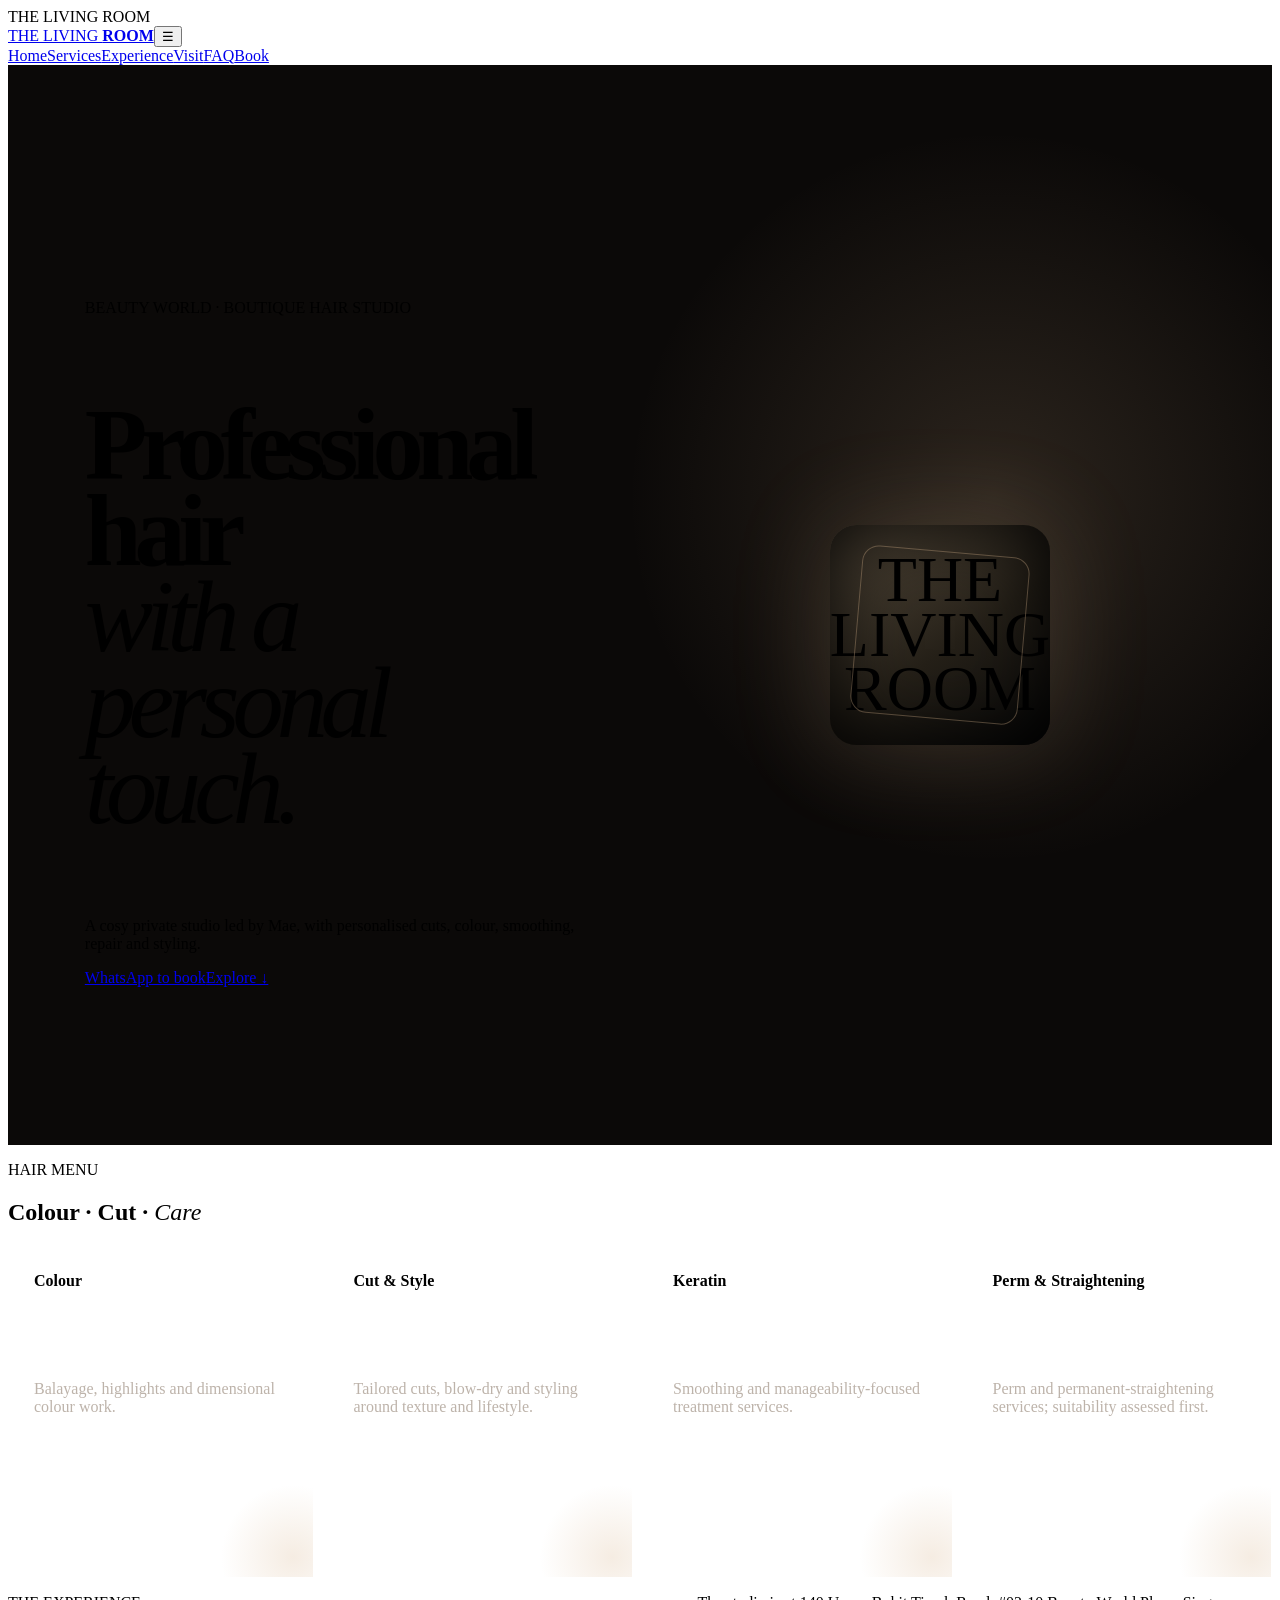
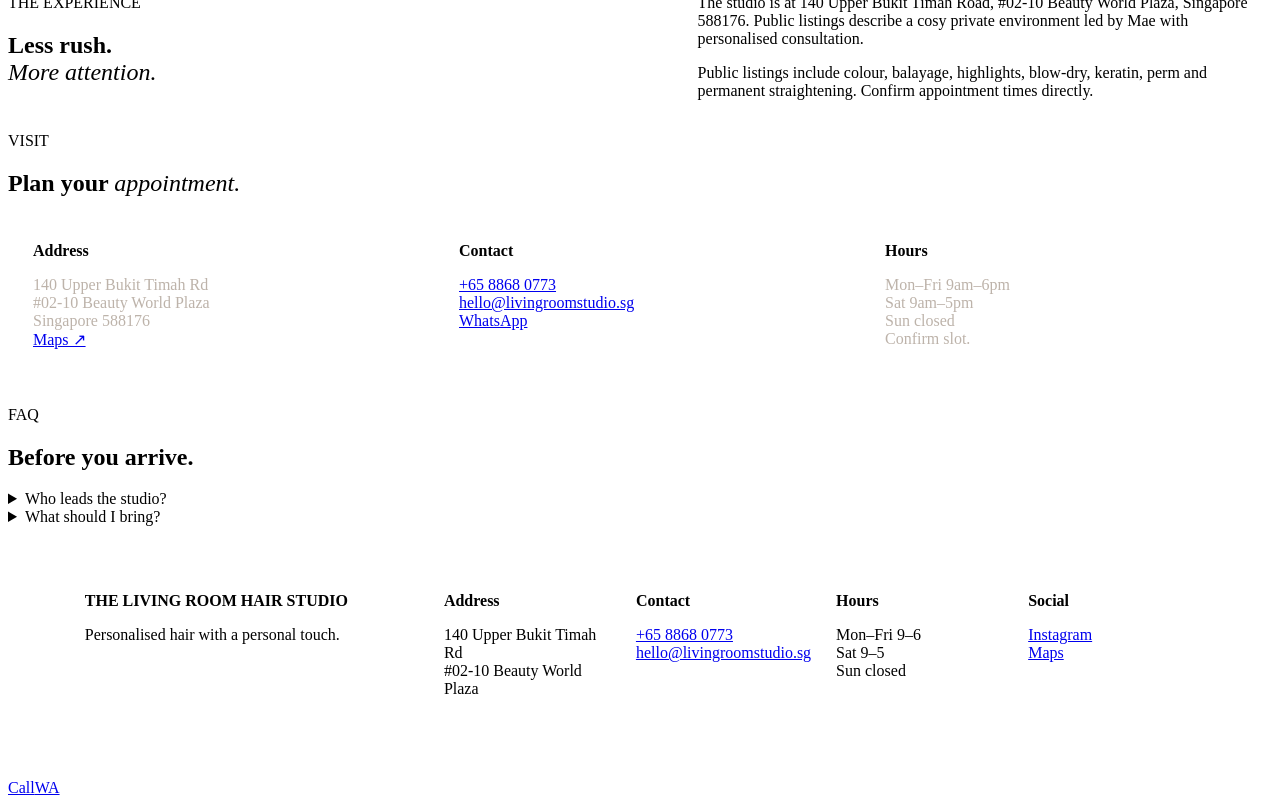
==== commit f1ca49c0: "High-grade standalone rebuild for The Living Room Hair Studio" ====
--- a/index.html
+++ b/index.html
@@ -1 +1 @@
-<!doctype html><html lang="en"><head><meta charset="utf-8"><meta name="viewport" content="width=device-width,initial-scale=1"><meta name="description" content="The Living Room Hair Studio — personalised boutique hair studio at Beauty World Plaza, Singapore."><title>The Living Room Hair Studio | Beauty World</title><link rel="stylesheet" href="https://raw.githubusercontent.com/my-business-page/Salon-1/main/premium.css"><style>.hero{min-height:92vh;display:grid;grid-template-columns:1fr 1fr;align-items:center;gap:7vw;padding:110px 7vw 70px;background:radial-gradient(circle at 78% 45%,#b59a7330,transparent 30%),#0c0c0b;overflow:hidden}.hero h1{font-size:clamp(3.4rem,7.8vw,8rem);line-height:.85;letter-spacing:-.07em}.hero h1 em{font-family:Georgia,serif;font-weight:400}.room{width:min(43vw,520px);aspect-ratio:1;margin:auto;position:relative;border-radius:12%;background:linear-gradient(145deg,#c8b18c33,#26231d 55%,#090909);box-shadow:inset 0 0 80px #000,0 30px 100px #b59a7318;transform:perspective(800px) rotateY(-8deg);animation:room 8s ease-in-out infinite}.room:before{content:"";position:absolute;inset:12%;border:1px solid #d9c9aa44;border-radius:8%;box-shadow:inset 0 0 60px #d9c9aa0c}.room:after{content:"MAE • BEAUTY WORLD";position:absolute;bottom:10%;left:10%;font-size:.65rem;letter-spacing:.25em;color:#d9c9aa}.room span{position:absolute;inset:0;display:grid;place-items:center;text-align:center;font-family:Georgia,serif;font-size:clamp(2rem,5vw,5rem);line-height:.85;color:#eadfca}.grid{display:grid;grid-template-columns:repeat(4,1fr);gap:14px}.grid article{min-height:275px;padding:26px;border:1px solid #fff2;background:linear-gradient(145deg,#fff1,#fff0);position:relative;overflow:hidden;transition:.5s}.grid article:before{content:"";position:absolute;inset:auto -35px -50px auto;width:150px;height:150px;border-radius:50%;background:radial-gradient(circle,#b59a73,transparent 68%);opacity:.25}.grid article:hover{transform:translateY(-10px);border-color:#d9c9aa55}.grid p{color:#aaa;line-height:1.6;margin-top:90px}.feature{background:linear-gradient(115deg,#191712,#0b0b0b);border-block:1px solid #fff1}.feature p{max-width:780px;color:#bbb;line-height:1.85}.reveal{opacity:0;transform:translateY(44px);transition:opacity .8s,transform .8s}.reveal.visible{opacity:1;transform:none}.reveal.exit{opacity:0;transform:translateY(-35px)}@keyframes room{50%{transform:perspective(800px) rotateY(8deg) translateY(-10px)}}@media(max-width:800px){.hero{grid-template-columns:1fr;padding:100px 22px 60px}.room{width:80vw}.grid{grid-template-columns:1fr 1fr}}@media(max-width:520px){.grid{grid-template-columns:1fr}.grid article{min-height:210px}}</style></head><body><div class="loader"><span>THE LIVING ROOM</span></div><header class="site-header"><a class="brand" href="#home">THE LIVING <b>ROOM</b></a><button class="menu">☰</button><nav><a href="#home">Home</a><a href="#services">Services</a><a href="#experience">Experience</a><a href="#faq">FAQ</a><a class="nav-cta" href="https://wa.me/6588680773">Book</a></nav></header><main id="home"><section class="hero"><div><p class="eyebrow">BEAUTY WORLD · BOUTIQUE HAIR STUDIO</p><h1>Professional hair<br><em>with a personal touch.</em></h1><p class="lead">A private, cosy studio led by Mae, with personalised cuts, colour, smoothing, repair and styling.</p><div class="actions"><a class="btn" href="https://wa.me/6588680773?text=Hi%20The%20Living%20Room%20Hair%20Studio%2C%20I%20would%20like%20to%20book.">WhatsApp to book</a><a class="text-link" href="#services">Explore ↓</a></div></div><div class="room"><span>THE<br>LIVING<br>ROOM</span></div></section><section class="trust"><div><b>MAE</b><span>personalised styling</span></div><div><b>BEAUTY WORLD</b><span>140 Upper Bukit Timah Rd</span></div><div><b>BY APPOINTMENT</b><span>confirm your slot</span></div></section><section class="section" id="services"><p class="eyebrow">HAIR MENU</p><h2>Colour · Cut · <em>Care</em></h2><div class="grid"><article><b>Colour</b><p>Balayage, highlights and dimensional colour work.</p></article><article><b>Cut & Style</b><p>Tailored cuts and styling shaped around texture and desired look.</p></article><article><b>Keratin</b><p>Smoothing and manageability-focused treatment services.</p></article><article><b>Perm & Straightening</b><p>Perm and permanent-straightening services; suitability assessed first.</p></article></div></section><section class="section feature" id="experience"><p class="eyebrow">THE EXPERIENCE</p><h2>Less rush.<br><em>More attention.</em></h2><p>The studio is at 140 Upper Bukit Timah Road, #02-10 Beauty World Plaza, Singapore 588176. Public listings describe a cosy, private environment led by Mae, with personalised service and hair-health-first consultation. Current public listings include colour, balayage, highlights, blow-dry, keratin treatment, perm and permanent straightening.</p></section><section class="section faq" id="faq"><p class="eyebrow">FAQ</p><h2>Before you arrive.</h2><details><summary>Where are you located?</summary><p>140 Upper Bukit Timah Road, #02-10 Beauty World Plaza, Singapore 588176.</p></details><details><summary>What should I bring for colour?</summary><p>Reference photos and your hair history, especially previous bleach, colour or chemical services.</p></details><details><summary>What are the listed hours?</summary><p>Public directory listings show Mon–Fri 9am–6pm, Saturday 9am–5pm and Sunday closed. Confirm your appointment time directly.</p></details></section></main><footer><div><strong>THE LIVING ROOM HAIR STUDIO</strong><p>Personalised hair with a personal touch.</p></div><div><b>Address</b><p>140 Upper Bukit Timah Rd<br>#02-10 Beauty World Plaza<br>Singapore 588176</p></div><div><b>Contact</b><p><a href="tel:+6588680773">+65 8868 0773</a><br><a href="mailto:hello@livingroomstudio.sg">hello@livingroomstudio.sg</a><br><a href="https://wa.me/6588680773">WhatsApp</a></p></div><div><b>Hours</b><p>Mon–Fri 9am–6pm<br>Sat 9am–5pm<br>Sun closed</p></div><div><b>Social</b><p><a href="https://www.instagram.com/livingroomhairstudio">Instagram</a><br><a href="https://www.google.com/maps/search/?api=1&query=140+Upper+Bukit+Timah+Road+Singapore+588176">Maps</a></p></div></footer><div class="float"><a href="tel:+6588680773">Call</a><a href="https://wa.me/6588680773">WA</a></div><script src="https://raw.githubusercontent.com/my-business-page/Salon-1/main/premium.js"></script><script>document.querySelectorAll('main section,footer,.grid article,.trust').forEach((e,i)=>{e.classList.add('reveal');e.style.transitionDelay=Math.min(i*35,260)+'ms'});const io=new IntersectionObserver(es=>es.forEach(e=>{e.target.classList.toggle('visible',e.isIntersecting);e.target.classList.toggle('exit',!e.isIntersecting&&e.boundingClientRect.top<innerHeight/2)}),{threshold:.12});document.querySelectorAll('.reveal').forEach(e=>io.observe(e));</script></body></html>+<!doctype html><html><head><meta charset="utf-8"><meta name="viewport" content="width=device-width,initial-scale=1"><meta name="description" content="The Living Room Hair Studio — personalised boutique hair studio at Beauty World Plaza, Singapore."><title>The Living Room Hair Studio | Beauty World</title><link rel="stylesheet" href="https://raw.githubusercontent.com/my-business-page/Salon-1/main/premium.css"><style>:root{--a:#d8b48c}.hero{min-height:100svh;display:grid;grid-template-columns:1fr 1fr;align-items:center;gap:7vw;padding:120px 6vw 60px;background:radial-gradient(circle at 78% 40%,#d8b48c29,transparent 31%),#0b0908}.hero h1{font-size:clamp(3.2rem,8vw,8rem);line-height:.84;letter-spacing:-.07em}.hero em,h2 em{font-family:Georgia,serif;font-weight:400}.art{aspect-ratio:1;max-width:500px;margin:auto;border-radius:12%;background:linear-gradient(145deg,#c8b18c55,#252018 55%,#080808);box-shadow:inset 0 0 80px #000,0 0 100px #d8b48c33;display:grid;place-items:center;animation:f 7s infinite ease-in-out;position:relative}.art:before{content:'';position:absolute;inset:12%;border:1px solid #d8b48c55;border-radius:10%;transform:rotate(5deg)}.art span{font-family:Georgia,serif;font-size:clamp(2rem,5vw,5rem);line-height:.85;text-align:center}.grid{display:grid;grid-template-columns:repeat(4,1fr);gap:14px}.card{min-height:280px;padding:25px;border:1px solid #fff2;background:#fff1;position:relative;overflow:hidden;transition:.5s}.card:before{content:'';position:absolute;width:150px;height:150px;right:-55px;bottom:-55px;border-radius:50%;background:radial-gradient(circle,#d8b48c,transparent 68%);opacity:.25}.card:hover{transform:translateY(-9px);border-color:#d8b48c77}.card p{margin-top:90px;color:#bdb3aa;position:relative}.two{display:grid;grid-template-columns:1fr 1fr;gap:9vw}.visit{display:grid;grid-template-columns:repeat(3,1fr);gap:14px}.visit article{padding:24px;border:1px solid #fff2;background:#fff1}.visit p{color:#bdb3aa}footer{padding:65px 6vw;display:grid;grid-template-columns:2fr repeat(4,1fr);gap:25px;border-top:1px solid #fff2}.reveal{opacity:0;transform:translateY(40px);transition:.8s}.reveal.visible{opacity:1;transform:none}.reveal.exit{opacity:0;transform:translateY(-30px)}@keyframes f{50%{transform:translateY(-13px) rotate(2deg)}}@media(max-width:850px){.hero{grid-template-columns:1fr;padding:105px 22px 55px}.art{width:78vw}.grid{grid-template-columns:1fr 1fr}.two,.visit{grid-template-columns:1fr}footer{grid-template-columns:1fr 1fr;padding:55px 22px}}@media(max-width:520px){.grid{grid-template-columns:1fr}.card{min-height:220px}.card p{margin-top:55px}footer{grid-template-columns:1fr}}</style></head><body><div class="loader"><span>THE LIVING ROOM</span></div><header class="site-header"><a class="brand" href="#home">THE LIVING <b>ROOM</b></a><button class="menu">☰</button><nav><a href="#home">Home</a><a href="#services">Services</a><a href="#experience">Experience</a><a href="#visit">Visit</a><a href="#faq">FAQ</a><a class="nav-cta" href="https://wa.me/6588680773">Book</a></nav></header><main id="home"><section class="hero"><div><p class="eyebrow">BEAUTY WORLD · BOUTIQUE HAIR STUDIO</p><h1>Professional hair<br><em>with a personal touch.</em></h1><p class="lead">A cosy private studio led by Mae, with personalised cuts, colour, smoothing, repair and styling.</p><div class="actions"><a class="btn" href="https://wa.me/6588680773?text=Hi%20The%20Living%20Room%20Hair%20Studio%2C%20I%20would%20like%20to%20book.">WhatsApp to book</a><a href="#services">Explore ↓</a></div></div><div class="art"><span>THE<br>LIVING<br>ROOM</span></div></section><section class="section" id="services"><p class="eyebrow">HAIR MENU</p><h2>Colour · Cut · <em>Care</em></h2><div class="grid"><article class="card"><b>Colour</b><p>Balayage, highlights and dimensional colour work.</p></article><article class="card"><b>Cut & Style</b><p>Tailored cuts, blow-dry and styling around texture and lifestyle.</p></article><article class="card"><b>Keratin</b><p>Smoothing and manageability-focused treatment services.</p></article><article class="card"><b>Perm & Straightening</b><p>Perm and permanent-straightening services; suitability assessed first.</p></article></div></section><section class="section two" id="experience"><div><p class="eyebrow">THE EXPERIENCE</p><h2>Less rush.<br><em>More attention.</em></h2></div><div><p>The studio is at 140 Upper Bukit Timah Road, #02-10 Beauty World Plaza, Singapore 588176. Public listings describe a cosy private environment led by Mae with personalised consultation.</p><p>Public listings include colour, balayage, highlights, blow-dry, keratin, perm and permanent straightening. Confirm appointment times directly.</p></div></section><section class="section" id="visit"><p class="eyebrow">VISIT</p><h2>Plan your <em>appointment.</em></h2><div class="visit"><article><b>Address</b><p>140 Upper Bukit Timah Rd<br>#02-10 Beauty World Plaza<br>Singapore 588176<br><a href="https://www.google.com/maps/search/?api=1&query=140+Upper+Bukit+Timah+Road+Singapore+588176">Maps ↗</a></p></article><article><b>Contact</b><p><a href="tel:+6588680773">+65 8868 0773</a><br><a href="mailto:hello@livingroomstudio.sg">hello@livingroomstudio.sg</a><br><a href="https://wa.me/6588680773">WhatsApp</a></p></article><article><b>Hours</b><p>Mon–Fri 9am–6pm<br>Sat 9am–5pm<br>Sun closed<br>Confirm slot.</p></article></div></section><section class="section" id="faq"><p class="eyebrow">FAQ</p><h2>Before you arrive.</h2><details><summary>Who leads the studio?</summary><p>Public profiles identify Mae and emphasise personalised consultation.</p></details><details><summary>What should I bring?</summary><p>Reference photos and your hair history, especially previous bleach, colour or chemical services.</p></details></section></main><footer><div><strong>THE LIVING ROOM HAIR STUDIO</strong><p>Personalised hair with a personal touch.</p></div><div><b>Address</b><p>140 Upper Bukit Timah Rd<br>#02-10 Beauty World Plaza</p></div><div><b>Contact</b><p><a href="tel:+6588680773">+65 8868 0773</a><br><a href="mailto:hello@livingroomstudio.sg">hello@livingroomstudio.sg</a></p></div><div><b>Hours</b><p>Mon–Fri 9–6<br>Sat 9–5<br>Sun closed</p></div><div><b>Social</b><p><a href="https://www.instagram.com/livingroomhairstudio">Instagram</a><br><a href="#visit">Maps</a></p></div></footer><div class="float"><a href="tel:+6588680773">Call</a><a href="https://wa.me/6588680773">WA</a></div><script>const m=document.querySelector('.menu'),n=document.querySelector('nav');m.onclick=()=>n.classList.toggle('open');const e=document.querySelectorAll('.hero,.section,.card,.visit article,footer');e.forEach((x,i)=>{x.classList.add('reveal');x.style.transitionDelay=i%6*55+'ms'});const io=new IntersectionObserver(a=>a.forEach(x=>{x.target.classList.toggle('visible',x.isIntersecting);x.target.classList.toggle('exit',!x.isIntersecting&&x.boundingClientRect.top<0)}),{threshold:.1,rootMargin:'-7% 0px -7% 0px'});e.forEach(x=>io.observe(x));</script></body></html>
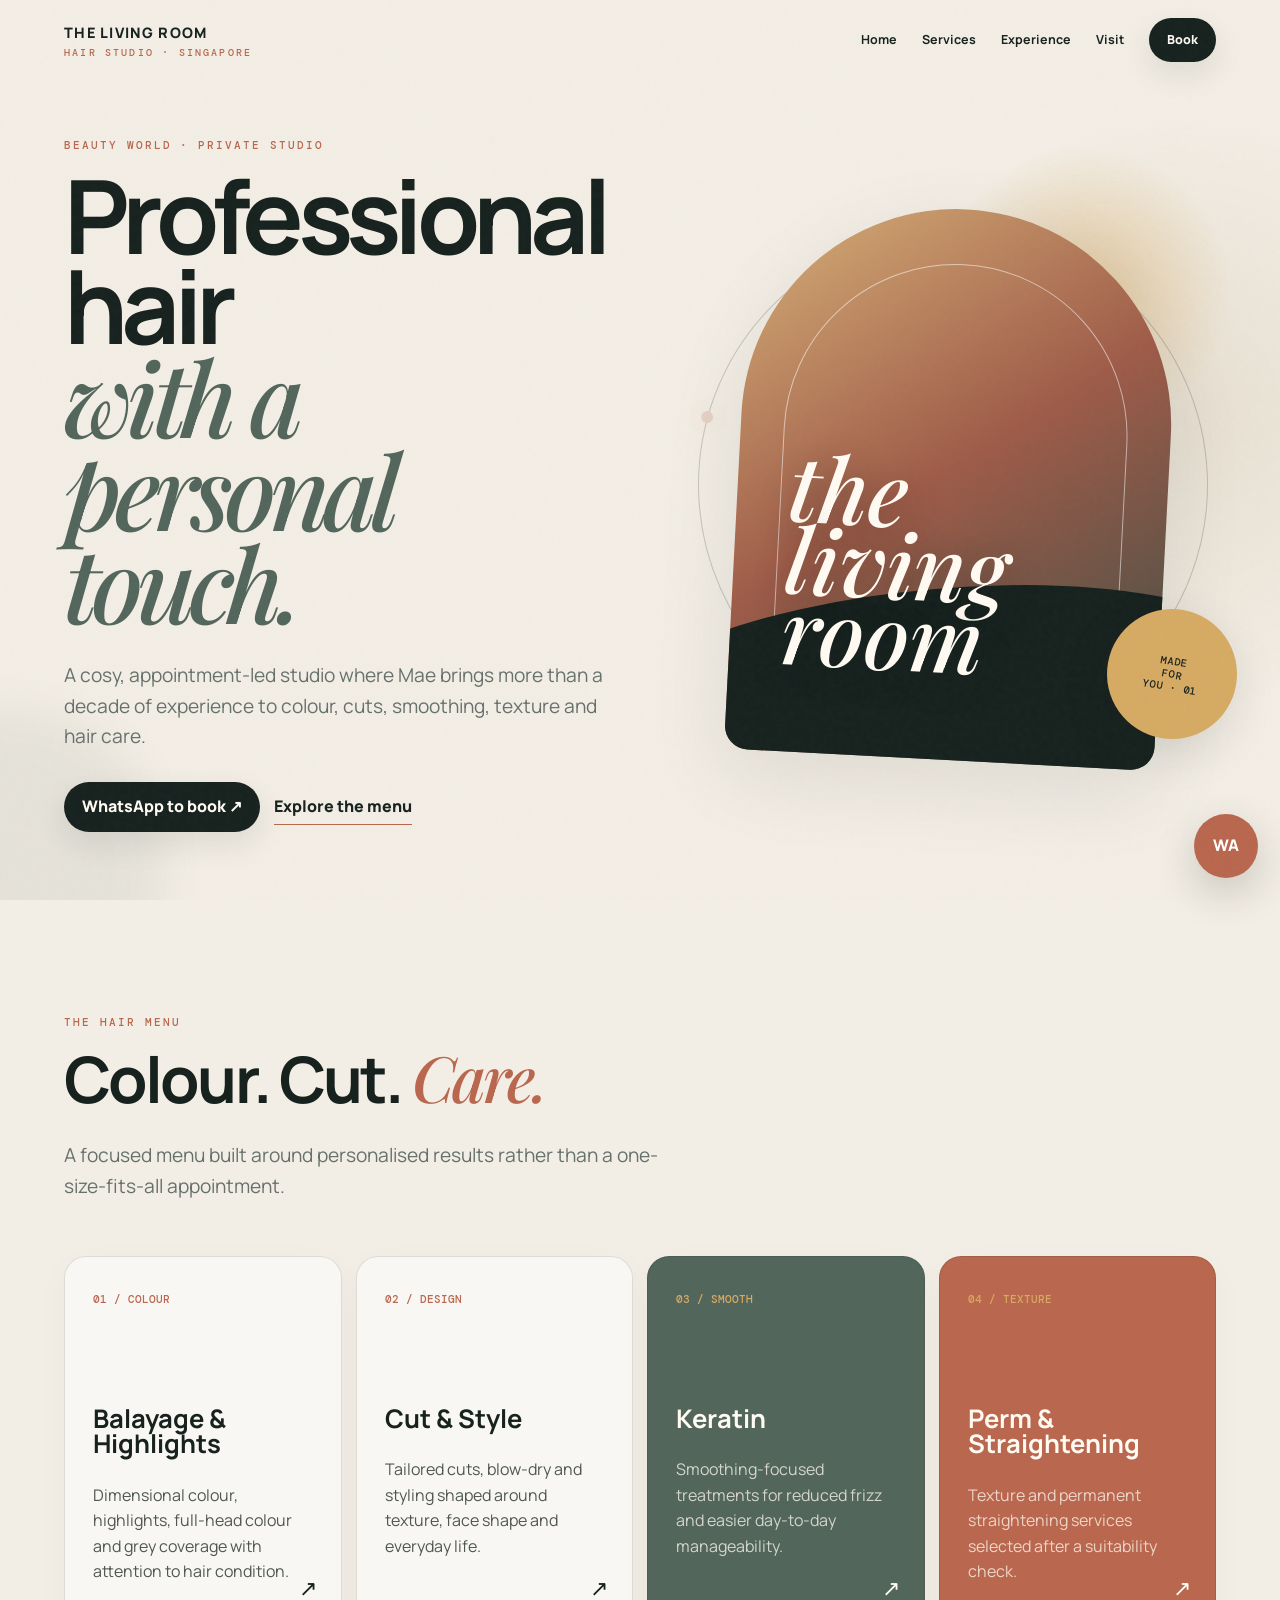
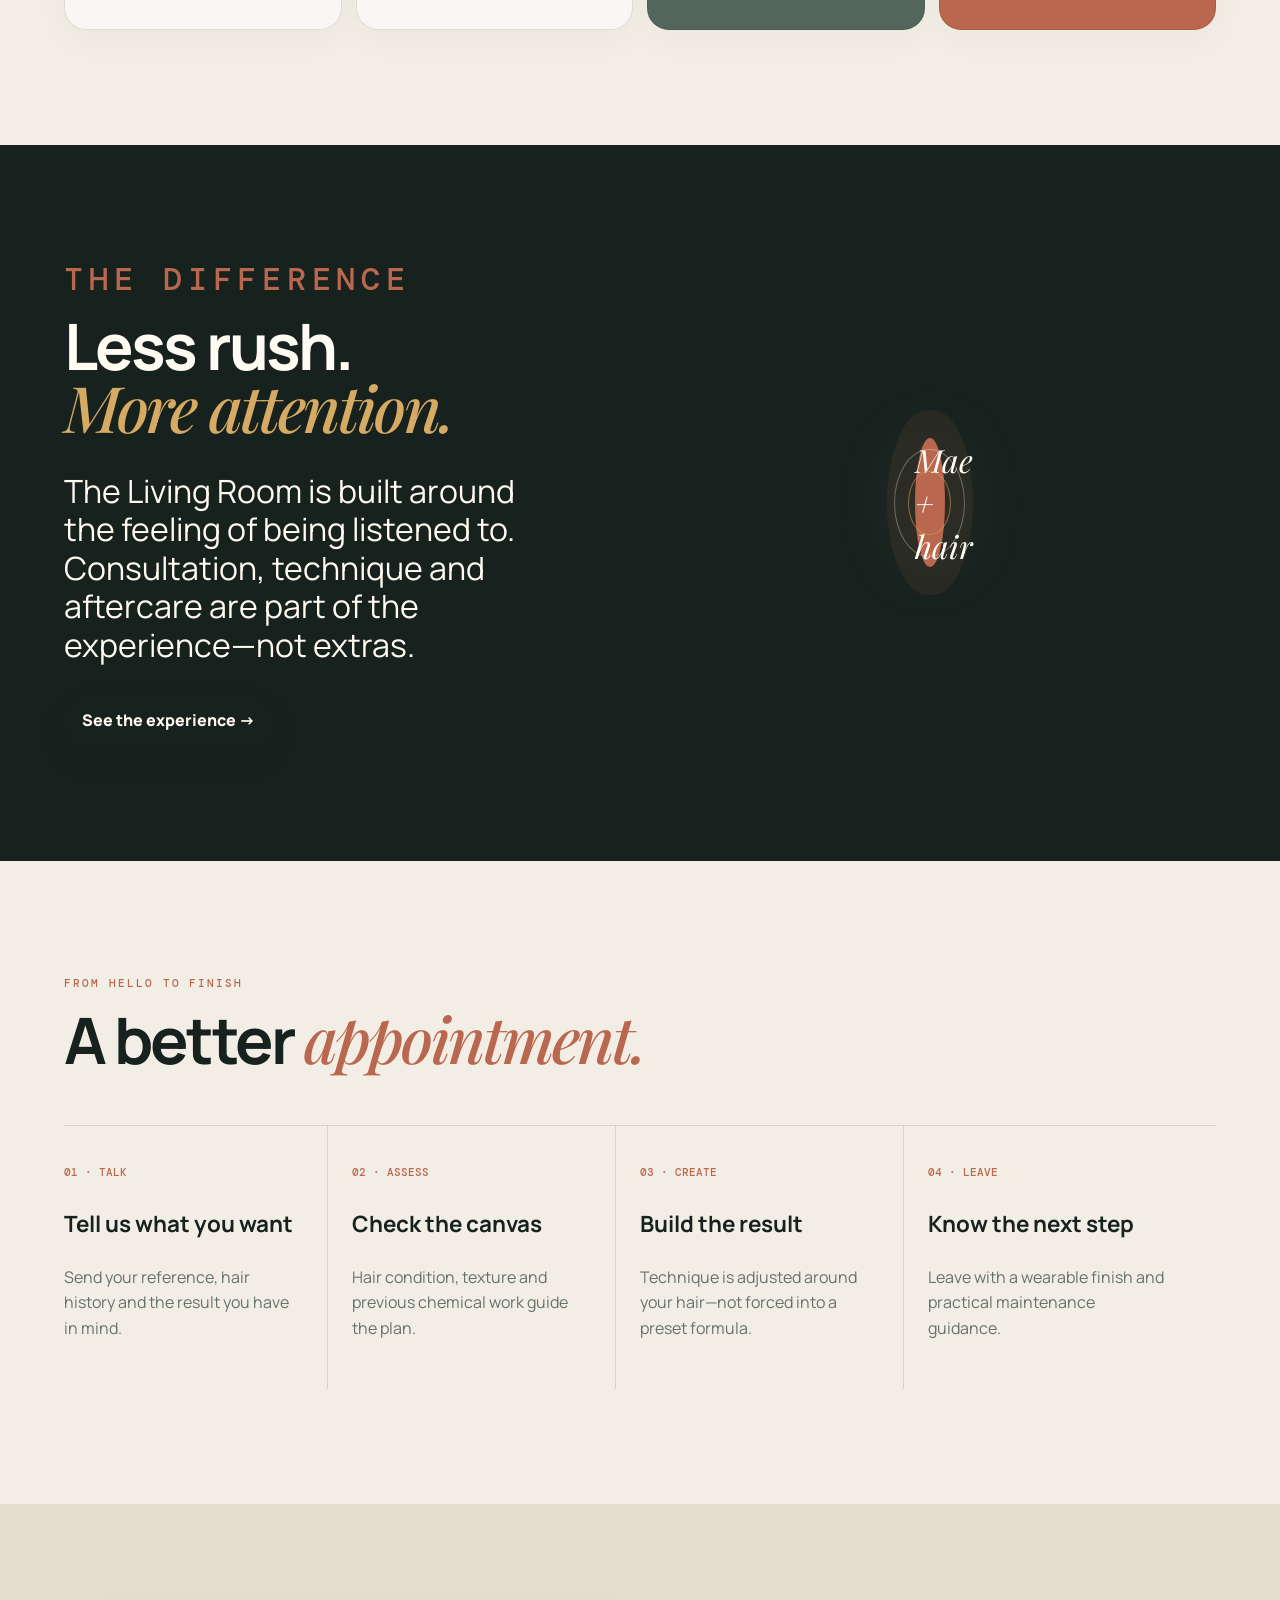
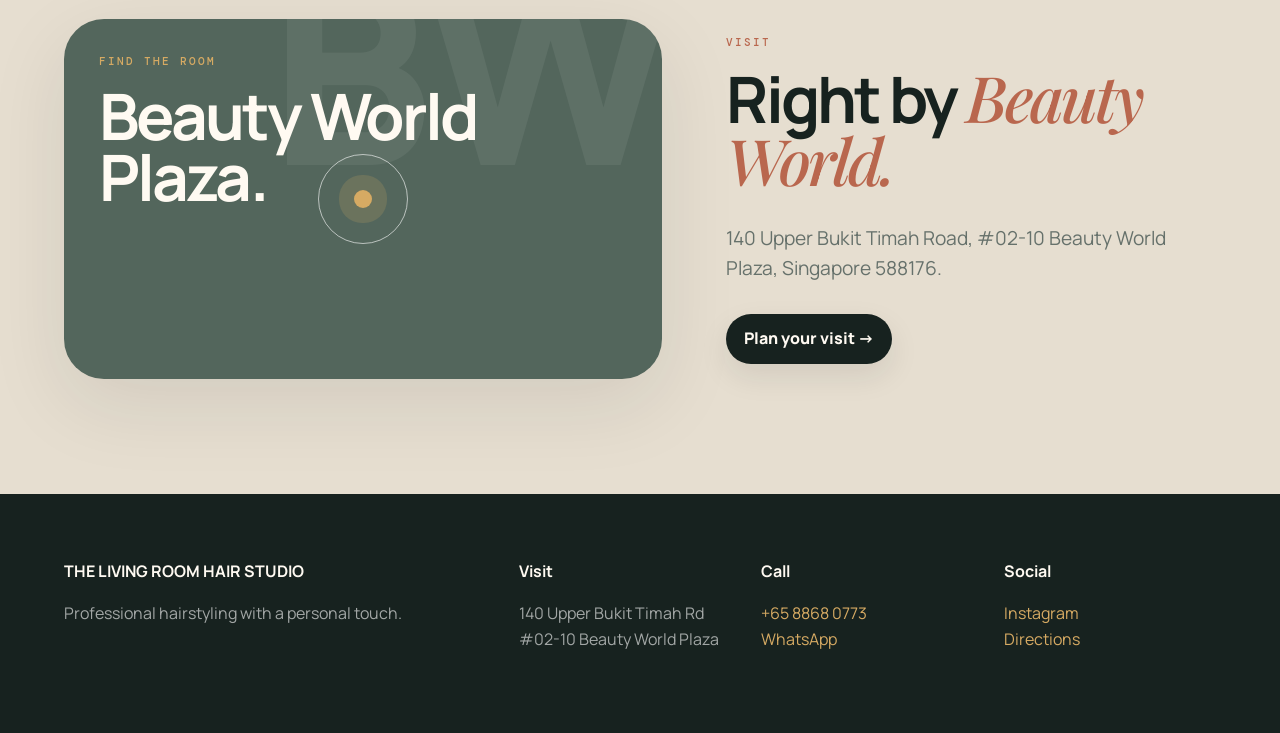
==== commit 40bc9fa5: "Salon 5: rebuild home with unique Living Room identity" ====
--- a/index.html
+++ b/index.html
@@ -1 +1 @@
-<!doctype html><html><head><meta charset="utf-8"><meta name="viewport" content="width=device-width,initial-scale=1"><meta name="description" content="The Living Room Hair Studio — personalised boutique hair studio at Beauty World Plaza, Singapore."><title>The Living Room Hair Studio | Beauty World</title><link rel="stylesheet" href="https://raw.githubusercontent.com/my-business-page/Salon-1/main/premium.css"><style>:root{--a:#d8b48c}.hero{min-height:100svh;display:grid;grid-template-columns:1fr 1fr;align-items:center;gap:7vw;padding:120px 6vw 60px;background:radial-gradient(circle at 78% 40%,#d8b48c29,transparent 31%),#0b0908}.hero h1{font-size:clamp(3.2rem,8vw,8rem);line-height:.84;letter-spacing:-.07em}.hero em,h2 em{font-family:Georgia,serif;font-weight:400}.art{aspect-ratio:1;max-width:500px;margin:auto;border-radius:12%;background:linear-gradient(145deg,#c8b18c55,#252018 55%,#080808);box-shadow:inset 0 0 80px #000,0 0 100px #d8b48c33;display:grid;place-items:center;animation:f 7s infinite ease-in-out;position:relative}.art:before{content:'';position:absolute;inset:12%;border:1px solid #d8b48c55;border-radius:10%;transform:rotate(5deg)}.art span{font-family:Georgia,serif;font-size:clamp(2rem,5vw,5rem);line-height:.85;text-align:center}.grid{display:grid;grid-template-columns:repeat(4,1fr);gap:14px}.card{min-height:280px;padding:25px;border:1px solid #fff2;background:#fff1;position:relative;overflow:hidden;transition:.5s}.card:before{content:'';position:absolute;width:150px;height:150px;right:-55px;bottom:-55px;border-radius:50%;background:radial-gradient(circle,#d8b48c,transparent 68%);opacity:.25}.card:hover{transform:translateY(-9px);border-color:#d8b48c77}.card p{margin-top:90px;color:#bdb3aa;position:relative}.two{display:grid;grid-template-columns:1fr 1fr;gap:9vw}.visit{display:grid;grid-template-columns:repeat(3,1fr);gap:14px}.visit article{padding:24px;border:1px solid #fff2;background:#fff1}.visit p{color:#bdb3aa}footer{padding:65px 6vw;display:grid;grid-template-columns:2fr repeat(4,1fr);gap:25px;border-top:1px solid #fff2}.reveal{opacity:0;transform:translateY(40px);transition:.8s}.reveal.visible{opacity:1;transform:none}.reveal.exit{opacity:0;transform:translateY(-30px)}@keyframes f{50%{transform:translateY(-13px) rotate(2deg)}}@media(max-width:850px){.hero{grid-template-columns:1fr;padding:105px 22px 55px}.art{width:78vw}.grid{grid-template-columns:1fr 1fr}.two,.visit{grid-template-columns:1fr}footer{grid-template-columns:1fr 1fr;padding:55px 22px}}@media(max-width:520px){.grid{grid-template-columns:1fr}.card{min-height:220px}.card p{margin-top:55px}footer{grid-template-columns:1fr}}</style></head><body><div class="loader"><span>THE LIVING ROOM</span></div><header class="site-header"><a class="brand" href="#home">THE LIVING <b>ROOM</b></a><button class="menu">☰</button><nav><a href="#home">Home</a><a href="#services">Services</a><a href="#experience">Experience</a><a href="#visit">Visit</a><a href="#faq">FAQ</a><a class="nav-cta" href="https://wa.me/6588680773">Book</a></nav></header><main id="home"><section class="hero"><div><p class="eyebrow">BEAUTY WORLD · BOUTIQUE HAIR STUDIO</p><h1>Professional hair<br><em>with a personal touch.</em></h1><p class="lead">A cosy private studio led by Mae, with personalised cuts, colour, smoothing, repair and styling.</p><div class="actions"><a class="btn" href="https://wa.me/6588680773?text=Hi%20The%20Living%20Room%20Hair%20Studio%2C%20I%20would%20like%20to%20book.">WhatsApp to book</a><a href="#services">Explore ↓</a></div></div><div class="art"><span>THE<br>LIVING<br>ROOM</span></div></section><section class="section" id="services"><p class="eyebrow">HAIR MENU</p><h2>Colour · Cut · <em>Care</em></h2><div class="grid"><article class="card"><b>Colour</b><p>Balayage, highlights and dimensional colour work.</p></article><article class="card"><b>Cut & Style</b><p>Tailored cuts, blow-dry and styling around texture and lifestyle.</p></article><article class="card"><b>Keratin</b><p>Smoothing and manageability-focused treatment services.</p></article><article class="card"><b>Perm & Straightening</b><p>Perm and permanent-straightening services; suitability assessed first.</p></article></div></section><section class="section two" id="experience"><div><p class="eyebrow">THE EXPERIENCE</p><h2>Less rush.<br><em>More attention.</em></h2></div><div><p>The studio is at 140 Upper Bukit Timah Road, #02-10 Beauty World Plaza, Singapore 588176. Public listings describe a cosy private environment led by Mae with personalised consultation.</p><p>Public listings include colour, balayage, highlights, blow-dry, keratin, perm and permanent straightening. Confirm appointment times directly.</p></div></section><section class="section" id="visit"><p class="eyebrow">VISIT</p><h2>Plan your <em>appointment.</em></h2><div class="visit"><article><b>Address</b><p>140 Upper Bukit Timah Rd<br>#02-10 Beauty World Plaza<br>Singapore 588176<br><a href="https://www.google.com/maps/search/?api=1&query=140+Upper+Bukit+Timah+Road+Singapore+588176">Maps ↗</a></p></article><article><b>Contact</b><p><a href="tel:+6588680773">+65 8868 0773</a><br><a href="mailto:hello@livingroomstudio.sg">hello@livingroomstudio.sg</a><br><a href="https://wa.me/6588680773">WhatsApp</a></p></article><article><b>Hours</b><p>Mon–Fri 9am–6pm<br>Sat 9am–5pm<br>Sun closed<br>Confirm slot.</p></article></div></section><section class="section" id="faq"><p class="eyebrow">FAQ</p><h2>Before you arrive.</h2><details><summary>Who leads the studio?</summary><p>Public profiles identify Mae and emphasise personalised consultation.</p></details><details><summary>What should I bring?</summary><p>Reference photos and your hair history, especially previous bleach, colour or chemical services.</p></details></section></main><footer><div><strong>THE LIVING ROOM HAIR STUDIO</strong><p>Personalised hair with a personal touch.</p></div><div><b>Address</b><p>140 Upper Bukit Timah Rd<br>#02-10 Beauty World Plaza</p></div><div><b>Contact</b><p><a href="tel:+6588680773">+65 8868 0773</a><br><a href="mailto:hello@livingroomstudio.sg">hello@livingroomstudio.sg</a></p></div><div><b>Hours</b><p>Mon–Fri 9–6<br>Sat 9–5<br>Sun closed</p></div><div><b>Social</b><p><a href="https://www.instagram.com/livingroomhairstudio">Instagram</a><br><a href="#visit">Maps</a></p></div></footer><div class="float"><a href="tel:+6588680773">Call</a><a href="https://wa.me/6588680773">WA</a></div><script>const m=document.querySelector('.menu'),n=document.querySelector('nav');m.onclick=()=>n.classList.toggle('open');const e=document.querySelectorAll('.hero,.section,.card,.visit article,footer');e.forEach((x,i)=>{x.classList.add('reveal');x.style.transitionDelay=i%6*55+'ms'});const io=new IntersectionObserver(a=>a.forEach(x=>{x.target.classList.toggle('visible',x.isIntersecting);x.target.classList.toggle('exit',!x.isIntersecting&&x.boundingClientRect.top<0)}),{threshold:.1,rootMargin:'-7% 0px -7% 0px'});e.forEach(x=>io.observe(x));</script></body></html>+<!doctype html><html lang="en"><head><meta charset="utf-8"><meta name="viewport" content="width=device-width,initial-scale=1"><meta name="description" content="The Living Room Hair Studio — professional hairstyling with a personal touch in Beauty World, Singapore."><title>The Living Room Hair Studio — Beauty World</title><link rel="stylesheet" href="site.css"></head><body><header><a class="logo" href="index.html">THE LIVING ROOM<span>HAIR STUDIO · SINGAPORE</span></a><nav><a href="index.html">Home</a><a href="services.html">Services</a><a href="experience.html">Experience</a><a href="contact.html">Visit</a><a class="nav-cta" href="https://wa.me/6588680773?text=Hi%20Mae%2C%20I%27d%20like%20to%20book%20The%20Living%20Room%20Hair%20Studio.">Book</a></nav></header><div id="loader"><div class="loader-mark"><strong>The Living Room</strong><span>HAIR STUDIO · BEAUTY WORLD</span></div></div><main><section class="hero"><div class="reveal"><p class="eyebrow">BEAUTY WORLD · PRIVATE STUDIO</p><h1>Professional hair<br><em>with a personal touch.</em></h1><p class="lead">A cosy, appointment-led studio where Mae brings more than a decade of experience to colour, cuts, smoothing, texture and hair care.</p><div class="actions"><a class="btn magnetic" href="https://wa.me/6588680773?text=Hi%20Mae%2C%20I%27d%20like%20to%20book%20an%20appointment.">WhatsApp to book ↗</a><a class="text-link" href="services.html">Explore the menu</a></div></div><div class="hero-art reveal"><div class="orbit"></div><div class="portrait-card"><div class="art-word">the<br>living<br>room</div></div><div class="stamp">MADE<br>FOR<br>YOU · 01</div></div></section><section class="section" id="services"><div class="section-head reveal"><p class="eyebrow">THE HAIR MENU</p><h2>Colour. Cut. <em>Care.</em></h2><p class="lead">A focused menu built around personalised results rather than a one-size-fits-all appointment.</p></div><div class="service-grid"><article class="service-card tilt reveal"><span class="num">01 / COLOUR</span><h3>Balayage & Highlights</h3><p>Dimensional colour, highlights, full-head colour and grey coverage with attention to hair condition.</p><span class="arrow">↗</span></article><article class="service-card tilt reveal"><span class="num">02 / DESIGN</span><h3>Cut & Style</h3><p>Tailored cuts, blow-dry and styling shaped around texture, face shape and everyday life.</p><span class="arrow">↗</span></article><article class="service-card tilt reveal"><span class="num">03 / SMOOTH</span><h3>Keratin</h3><p>Smoothing-focused treatments for reduced frizz and easier day-to-day manageability.</p><span class="arrow">↗</span></article><article class="service-card tilt reveal"><span class="num">04 / TEXTURE</span><h3>Perm & Straightening</h3><p>Texture and permanent straightening services selected after a suitability check.</p><span class="arrow">↗</span></article></div></section><section class="section alt"><div class="manifesto"><div class="manifesto-copy reveal"><p class="eyebrow">THE DIFFERENCE</p><h2>Less rush.<br><em>More attention.</em></h2><p>The Living Room is built around the feeling of being listened to. Consultation, technique and aftercare are part of the experience—not extras.</p><a class="btn magnetic" href="experience.html">See the experience →</a></div><div class="rings reveal"><span>Mae<br>+ hair</span></div></div></section><section class="section"><div class="section-head reveal"><p class="eyebrow">FROM HELLO TO FINISH</p><h2>A better <em>appointment.</em></h2></div><div class="steps"><article class="step reveal"><b>01 · TALK</b><h3>Tell us what you want</h3><p>Send your reference, hair history and the result you have in mind.</p></article><article class="step reveal"><b>02 · ASSESS</b><h3>Check the canvas</h3><p>Hair condition, texture and previous chemical work guide the plan.</p></article><article class="step reveal"><b>03 · CREATE</b><h3>Build the result</h3><p>Technique is adjusted around your hair—not forced into a preset formula.</p></article><article class="step reveal"><b>04 · LEAVE</b><h3>Know the next step</h3><p>Leave with a wearable finish and practical maintenance guidance.</p></article></div></section><section class="section visit-band"><div class="address-art reveal"><p class="eyebrow" style="color:#d6aa63">FIND THE ROOM</p><h2>Beauty World<br>Plaza.</h2><div class="pin"></div></div><div class="reveal"><p class="eyebrow">VISIT</p><h2>Right by <em>Beauty World.</em></h2><p class="lead">140 Upper Bukit Timah Road, #02-10 Beauty World Plaza, Singapore 588176.</p><a class="btn magnetic" href="contact.html">Plan your visit →</a></div></section></main><footer><div><strong>THE LIVING ROOM HAIR STUDIO</strong><p>Professional hairstyling with a personal touch.</p></div><div><b>Visit</b><p>140 Upper Bukit Timah Rd<br>#02-10 Beauty World Plaza</p></div><div><b>Call</b><p><a href="tel:+6588680773">+65 8868 0773</a><br><a href="https://wa.me/6588680773">WhatsApp</a></p></div><div><b>Social</b><p><a href="https://www.instagram.com/livingroomhairstudio">Instagram</a><br><a href="contact.html">Directions</a></p></div></footer><a class="float" href="https://wa.me/6588680773">WA</a><script src="site.js"></script></body></html>
--- a/site.css
+++ b/site.css
@@ -0,0 +1,6 @@
+@import url('https://fonts.googleapis.com/css2?family=DM+Mono:wght@400;500&family=Manrope:wght@400;500;600;700;800&family=Playfair+Display:ital,wght@0,500;1,500;1,600&display=swap');
+:root{--ink:#17221f;--paper:#f3eee5;--paper2:#e6ded0;--moss:#53665c;--clay:#b9674e;--sun:#d6aa63;--white:#fffaf2;--muted:#66716b;--line:#17221f20;--shadow:0 25px 80px #17221f18}*{box-sizing:border-box}html{scroll-behavior:smooth}body{margin:0;background:var(--paper);color:var(--ink);font-family:Manrope,Arial,sans-serif;line-height:1.6}body:before{content:'';position:fixed;inset:0;pointer-events:none;z-index:80;opacity:.16;background-image:url("data:image/svg+xml,%3Csvg viewBox='0 0 180 180' xmlns='http://www.w3.org/2000/svg'%3E%3Cfilter id='n'%3E%3CfeTurbulence type='fractalNoise' baseFrequency='.9' numOctaves='3' stitchTiles='stitch'/%3E%3C/filter%3E%3Crect width='100%25' height='100%25' filter='url(%23n)' opacity='.16'/%3E%3C/svg%3E")}a{color:inherit}header{position:fixed;top:0;left:0;right:0;z-index:70;display:flex;align-items:center;justify-content:space-between;padding:18px 5vw;border-bottom:1px solid transparent;transition:.4s}header.scrolled{background:#f3eee5e8;backdrop-filter:blur(18px);border-color:var(--line);box-shadow:0 8px 30px #17221f0b}.logo{font-weight:800;letter-spacing:.09em;text-decoration:none;font-size:.9rem}.logo span{display:block;font:500 .62rem 'DM Mono',monospace;letter-spacing:.22em;color:var(--clay);margin-top:1px}nav{display:flex;align-items:center;gap:25px}nav a{text-decoration:none;font-size:.78rem;font-weight:700;position:relative}nav a:not(.nav-cta):after{content:'';position:absolute;left:0;right:100%;bottom:-6px;height:2px;background:var(--clay);transition:.3s}nav a:hover:after{right:0}.nav-cta,.btn{display:inline-flex;align-items:center;justify-content:center;padding:12px 18px;border-radius:100px;background:var(--ink);color:var(--white);text-decoration:none;font-weight:800;box-shadow:0 12px 30px #17221f18;transition:.35s}.nav-cta:hover,.btn:hover{transform:translateY(-3px);box-shadow:0 18px 40px #17221f28}.hero{min-height:100svh;padding:135px 5vw 65px;display:grid;grid-template-columns:minmax(0,1.02fr) minmax(320px,.98fr);gap:6vw;align-items:center;position:relative;overflow:hidden}.hero:before{content:'';position:absolute;width:48vw;height:48vw;border-radius:50%;right:-16vw;top:12vh;background:radial-gradient(circle at 35% 30%,#d6aa6380,transparent 25%),radial-gradient(circle,var(--paper2),transparent 68%);animation:drift 12s ease-in-out infinite;z-index:-1}.hero:after{content:'';position:absolute;width:25vw;height:25vw;border-radius:50%;left:-12vw;bottom:-10vw;background:var(--moss);opacity:.08;filter:blur(20px);z-index:-1}.eyebrow{font:500 .68rem 'DM Mono',monospace;letter-spacing:.18em;text-transform:uppercase;color:var(--clay);margin:0 0 18px}.hero h1,.page-hero h1{font-size:clamp(3.5rem,8vw,8.7rem);line-height:.88;letter-spacing:-.065em;margin:0;max-width:900px}.hero h1 em,.page-hero h1 em{font-family:'Playfair Display',serif;font-weight:500;color:var(--moss)}.lead{font-size:clamp(1rem,1.5vw,1.2rem);max-width:610px;color:var(--muted);margin:30px 0}.actions{display:flex;gap:14px;flex-wrap:wrap;align-items:center}.text-link{font-weight:800;text-decoration:none;border-bottom:1px solid var(--clay);padding:5px 0}.hero-art{position:relative;min-height:590px;display:grid;place-items:center}.portrait-card{width:min(430px,80vw);aspect-ratio:.78;border-radius:220px 220px 24px 24px;background:linear-gradient(145deg,#d8b178,#9e5b48 48%,#394d45);box-shadow:var(--shadow);position:relative;overflow:hidden;transform:rotate(3deg)}.portrait-card:before{content:'';position:absolute;inset:10%;border:1px solid #fff8;border-radius:190px 190px 15px 15px}.portrait-card:after{content:'';position:absolute;width:160%;height:40%;left:-30%;bottom:-9%;background:#17221f;transform:rotate(-8deg);border-radius:50%}.art-word{position:absolute;z-index:2;bottom:16%;left:12%;font:italic 500 clamp(3rem,7vw,6rem)/.8 'Playfair Display',serif;color:var(--white);text-shadow:0 8px 35px #17221f55}.orbit{position:absolute;width:510px;height:510px;border:1px solid var(--ink);border-radius:50%;opacity:.2;transform:rotate(-24deg);animation:spin 28s linear infinite}.orbit:after{content:'';position:absolute;width:12px;height:12px;border-radius:50%;background:var(--clay);left:10%;top:17%;box-shadow:0 0 0 12px #b9674e18}.stamp{position:absolute;right:-4%;bottom:7%;width:130px;height:130px;border-radius:50%;background:var(--sun);display:grid;place-items:center;text-align:center;font:500 .65rem 'DM Mono',monospace;letter-spacing:.08em;transform:rotate(10deg);box-shadow:0 15px 45px #17221f20}.section{padding:115px 5vw;position:relative}.section.alt{background:var(--ink);color:var(--white)}.section-head{max-width:850px;margin-bottom:55px}.section h2,.page h2{font-size:clamp(2.4rem,5vw,5rem);line-height:.95;letter-spacing:-.045em;margin:0 0 20px}.section h2 em,.page h2 em{font-family:'Playfair Display',serif;font-weight:500;color:var(--clay)}.alt h2 em{color:var(--sun)}.service-grid{display:grid;grid-template-columns:repeat(4,1fr);gap:14px}.service-card{min-height:370px;padding:28px;position:relative;overflow:hidden;border:1px solid var(--line);background:#fff8;border-radius:22px;transition:.5s;box-shadow:0 10px 35px #17221f08}.service-card:nth-child(2){transform:translateY(34px)}.service-card:nth-child(3){background:var(--moss);color:var(--white)}.service-card:nth-child(4){background:var(--clay);color:var(--white)}.service-card:hover{transform:translateY(-9px) rotate(-1deg);box-shadow:var(--shadow)}.service-card:nth-child(2):hover{transform:translateY(25px) rotate(1deg)}.num{font:500 .7rem 'DM Mono',monospace;color:var(--clay)}.service-card:nth-child(n+3) .num{color:var(--sun)}.service-card h3{font-size:1.6rem;line-height:1;margin-top:95px}.service-card p{color:inherit;opacity:.75}.arrow{position:absolute;right:24px;bottom:23px;font-size:1.4rem}.manifesto{display:grid;grid-template-columns:1fr 1.2fr;gap:8vw;align-items:center}.manifesto-copy p{font-size:clamp(1.4rem,2.5vw,2.3rem);line-height:1.2}.rings{aspect-ratio:1;max-width:500px;margin:auto;position:relative;display:grid;place-items:center}.rings:before,.rings:after{content:'';position:absolute;border:1px solid #f3eee555;border-radius:50%}.rings:before{inset:8%;animation:spin 24s linear infinite}.rings:after{inset:25%;border-color:#d6aa6388;animation:spin 17s linear infinite reverse}.rings span{width:35%;aspect-ratio:1;border-radius:50%;background:var(--clay);box-shadow:0 0 0 28px #b9674e18,0 0 80px #d6aa6330;display:grid;place-items:center;color:var(--white);font:italic 2rem 'Playfair Display',serif}.steps{display:grid;grid-template-columns:repeat(4,1fr);gap:0;border-top:1px solid var(--line)}.step{padding:32px 24px 32px 0;border-right:1px solid var(--line);margin-right:24px}.step:last-child{border:0}.step b{font:500 .7rem 'DM Mono',monospace;color:var(--clay)}.step h3{font-size:1.4rem}.step p{color:var(--muted)}.visit-band{background:var(--paper2);display:grid;grid-template-columns:1.1fr .9fr;gap:5vw;align-items:center}.address-art{min-height:360px;background:var(--moss);color:var(--white);border-radius:40px;position:relative;overflow:hidden;padding:35px;box-shadow:var(--shadow)}.address-art:before{content:'BW';position:absolute;right:-15px;top:-80px;font-size:16rem;font-weight:800;line-height:1;color:#fff1}.address-art .pin{position:absolute;left:50%;top:50%;width:90px;height:90px;border:1px solid #fff9;border-radius:50%;transform:translate(-50%,-50%);display:grid;place-items:center}.address-art .pin:after{content:'';width:18px;height:18px;background:var(--sun);border-radius:50%;box-shadow:0 0 0 15px #d6aa6330}.details{display:grid;grid-template-columns:repeat(2,1fr);gap:14px}.detail{padding:24px;background:#fff9;border:1px solid var(--line);border-radius:18px}.detail b{font:500 .68rem 'DM Mono',monospace;color:var(--clay);text-transform:uppercase;letter-spacing:.12em}.detail p{margin:10px 0 0;color:var(--muted)}footer{padding:65px 5vw;background:var(--ink);color:var(--white);display:grid;grid-template-columns:2fr repeat(3,1fr);gap:30px}footer p{color:#fff9}footer a{color:var(--sun);text-decoration:none}.page{padding:150px 5vw 90px;min-height:100vh}.page-hero{max-width:1050px;margin-bottom:70px;position:relative}.page-hero:after{content:'✦';position:absolute;right:4vw;top:20px;font-size:8rem;color:var(--sun);opacity:.65;animation:float 5s ease-in-out infinite}.service-list{max-width:1200px}.service-row{display:grid;grid-template-columns:70px 1fr 150px;gap:25px;padding:40px 0;border-top:1px solid var(--line);position:relative}.service-row:before{content:'';position:absolute;inset:0 -5vw;background:var(--paper2);transform:scaleX(0);transform-origin:left;transition:.5s;z-index:-1}.service-row:hover:before{transform:scaleX(1)}.service-row span{font:500 .75rem 'DM Mono',monospace;color:var(--clay)}.service-row h2{font-size:clamp(2rem,4vw,4.2rem);margin:0}.service-row p{max-width:720px;color:var(--muted)}.service-row strong{font:500 .68rem 'DM Mono',monospace;color:var(--moss);letter-spacing:.14em}.story{display:grid;grid-template-columns:repeat(2,1fr);gap:15px;max-width:1150px}.story-card{min-height:310px;padding:34px;border-radius:25px;background:var(--white);border:1px solid var(--line);box-shadow:0 10px 35px #17221f08;position:relative;overflow:hidden}.story-card:nth-child(2){background:var(--moss);color:var(--white)}.story-card:nth-child(3){background:var(--clay);color:var(--white)}.story-card:nth-child(4){background:var(--paper2)}.story-card h2{font-size:clamp(2rem,4vw,3.5rem)}.story-card p{color:inherit;opacity:.78}.quote{max-width:950px;margin:80px 0;padding:45px 0;border-block:1px solid var(--line);font:italic clamp(1.8rem,4vw,4rem)/1.15 'Playfair Display',serif}.contact-grid{max-width:1150px;display:grid;grid-template-columns:repeat(2,1fr);gap:15px}.contact-card{padding:34px;min-height:260px;border:1px solid var(--line);border-radius:25px;background:var(--white);transition:.4s}.contact-card:hover{transform:translateY(-7px);box-shadow:var(--shadow)}.contact-card h2{font:500 .7rem 'DM Mono',monospace;color:var(--clay);letter-spacing:.15em;text-transform:uppercase}.big-link{font-size:clamp(1.25rem,3vw,2.2rem);font-weight:800;text-decoration:none}.map-block{max-width:1150px;margin-top:65px}.map-block iframe{width:100%;height:430px;border:0;border-radius:28px;filter:grayscale(.75) sepia(.12);box-shadow:var(--shadow);margin:25px 0}.float{position:fixed;right:22px;bottom:22px;width:64px;height:64px;border-radius:50%;background:var(--clay);color:#fff;display:grid;place-items:center;text-decoration:none;font-weight:800;z-index:65;box-shadow:0 15px 40px #17221f30;transition:.35s}.float:hover{transform:scale(1.08) rotate(-5deg)}.page-nav{display:flex;gap:12px;flex-wrap:wrap;margin-top:50px}.page-nav a{padding:14px 18px;border:1px solid var(--line);border-radius:100px;text-decoration:none;font-weight:800}.reveal{opacity:0;transform:translateY(35px);transition:.8s cubic-bezier(.2,.75,.2,1)}.reveal.visible{opacity:1;transform:none}.reveal.exit{opacity:0;transform:translateY(-25px)}#loader{position:fixed;inset:0;background:var(--ink);z-index:200;color:var(--white);display:grid;place-items:center;transition:opacity .8s}.loader-mark{text-align:center}.loader-mark strong{font:italic 500 clamp(3rem,10vw,8rem)/.9 'Playfair Display',serif}.loader-mark span{display:block;margin-top:18px;font:500 .65rem 'DM Mono',monospace;letter-spacing:.2em;color:var(--sun)}#loader.is-hidden{opacity:0;pointer-events:none}.is-loading{overflow:hidden!important}#scroll-progress{position:fixed;top:0;left:0;height:3px;width:0;background:var(--clay);z-index:150}.cursor-glow{position:fixed;width:180px;height:180px;border-radius:50%;pointer-events:none;z-index:2;background:radial-gradient(circle,#d6aa6320,transparent 65%);transform:translate(-50%,-50%);opacity:0;transition:opacity .4s}
+@keyframes drift{50%{transform:translate(-25px,30px) scale(1.08)}}@keyframes spin{to{transform:rotate(360deg)}}@keyframes float{50%{transform:translateY(-15px) rotate(8deg)}}
+@media(max-width:900px){nav{gap:13px}.hero{grid-template-columns:1fr}.hero-art{min-height:500px}.service-grid{grid-template-columns:1fr 1fr}.manifesto,.visit-band{grid-template-columns:1fr}.steps{grid-template-columns:1fr 1fr}.step:nth-child(2){border-right:0}.step{border-bottom:1px solid var(--line)}footer{grid-template-columns:1fr 1fr}}
+@media(max-width:650px){header{padding:15px 18px}header nav{position:fixed;left:10px;right:10px;bottom:10px;background:#17221fee;color:var(--white);padding:8px;border-radius:18px;justify-content:space-around;gap:2px;box-shadow:0 15px 50px #0004;backdrop-filter:blur(18px)}header nav a{font-size:.62rem;padding:8px 5px}header nav a:not(.nav-cta):after{display:none}.nav-cta{padding:9px 11px;background:var(--sun);color:var(--ink)}.hero{padding:110px 6vw 45px}.hero h1,.page-hero h1{font-size:clamp(3.2rem,16vw,6rem)}.hero-art{min-height:410px}.portrait-card{width:72vw}.orbit{width:85vw;height:85vw}.stamp{width:100px;height:100px;right:0}.section{padding:80px 6vw}.service-grid{grid-template-columns:1fr}.service-card,.service-card:nth-child(2){min-height:300px;transform:none}.service-card h3{margin-top:70px}.steps{grid-template-columns:1fr}.step{border-right:0!important;margin:0}.details,.story,.contact-grid{grid-template-columns:1fr}.page{padding:120px 6vw 90px}.page-hero:after{font-size:5rem;right:0}.service-row{grid-template-columns:35px 1fr;gap:14px;padding:30px 0}.service-row strong{grid-column:2}.map-block iframe{height:330px}footer{grid-template-columns:1fr;padding:55px 6vw}.float{bottom:80px;right:15px}.cursor-glow{display:none}}
+@media(prefers-reduced-motion:reduce){*,*:before,*:after{scroll-behavior:auto!important;animation:none!important;transition:none!important}.reveal{opacity:1;transform:none}}
